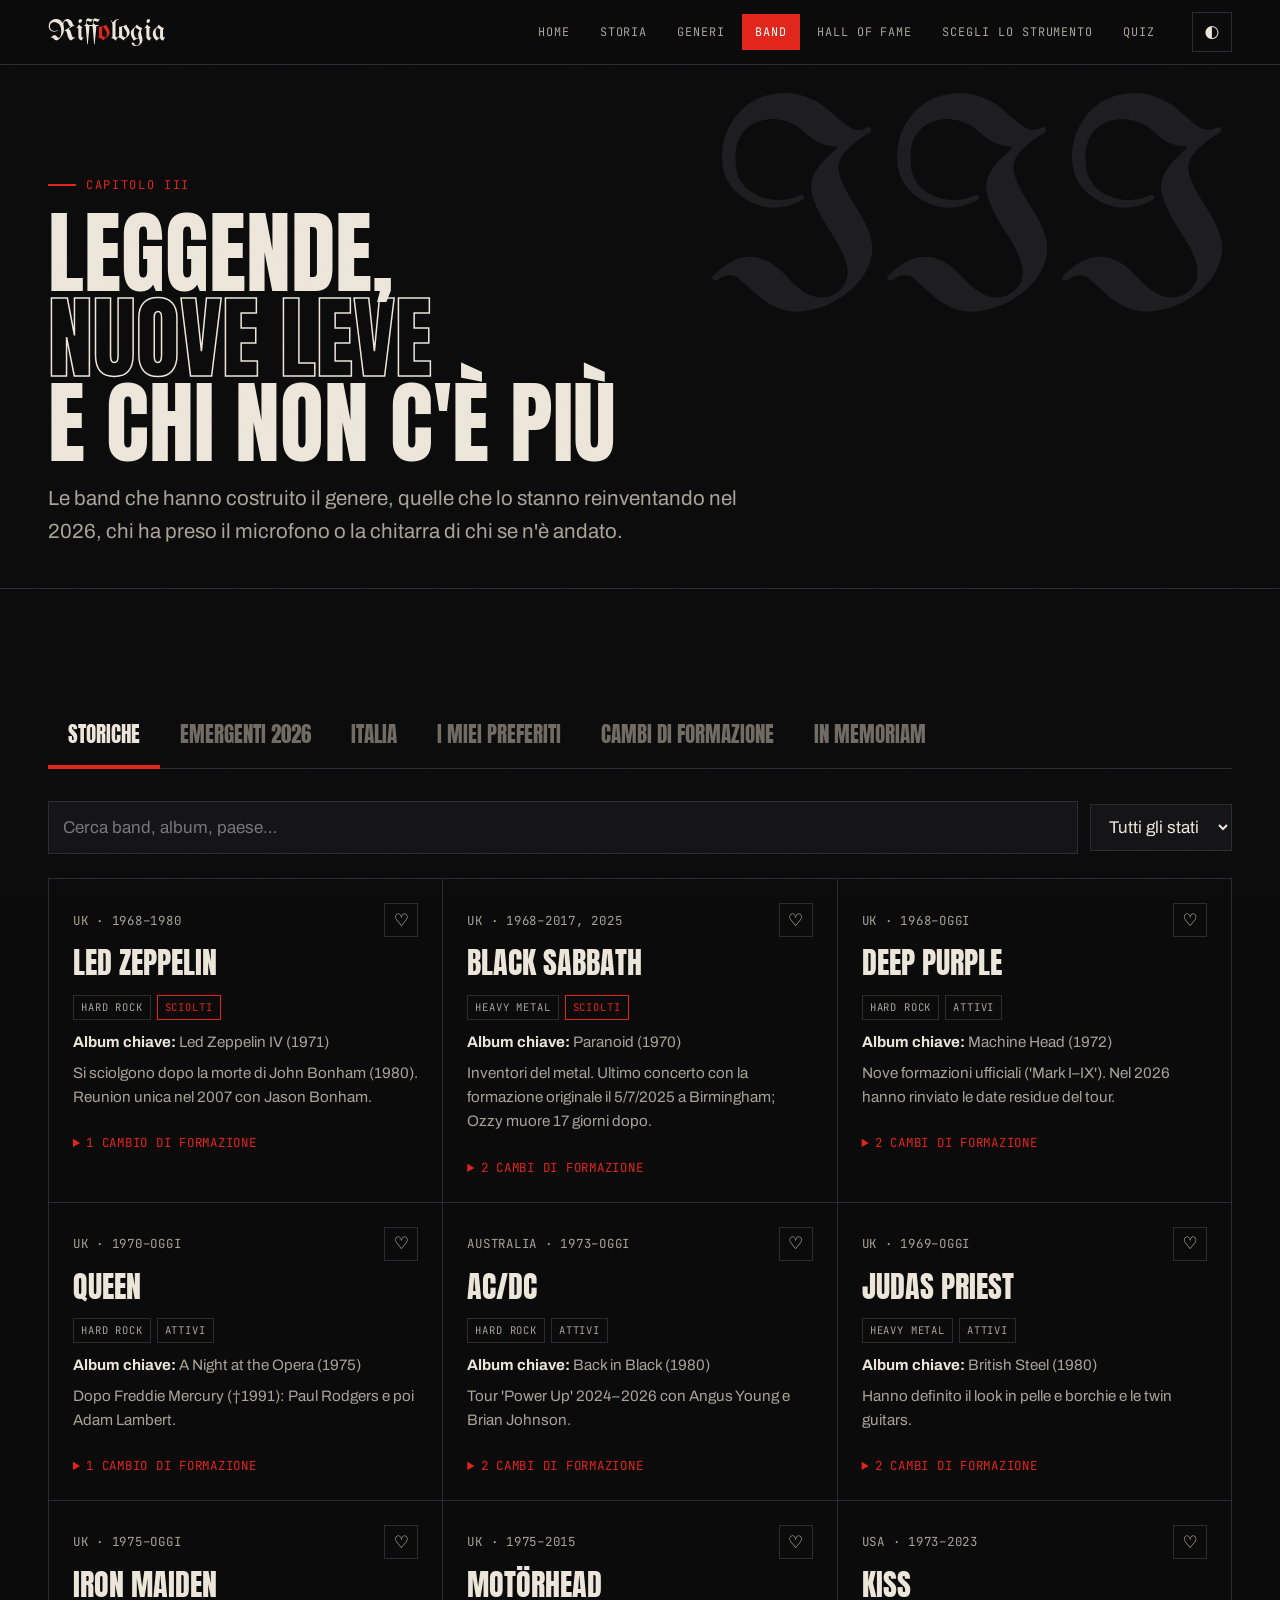
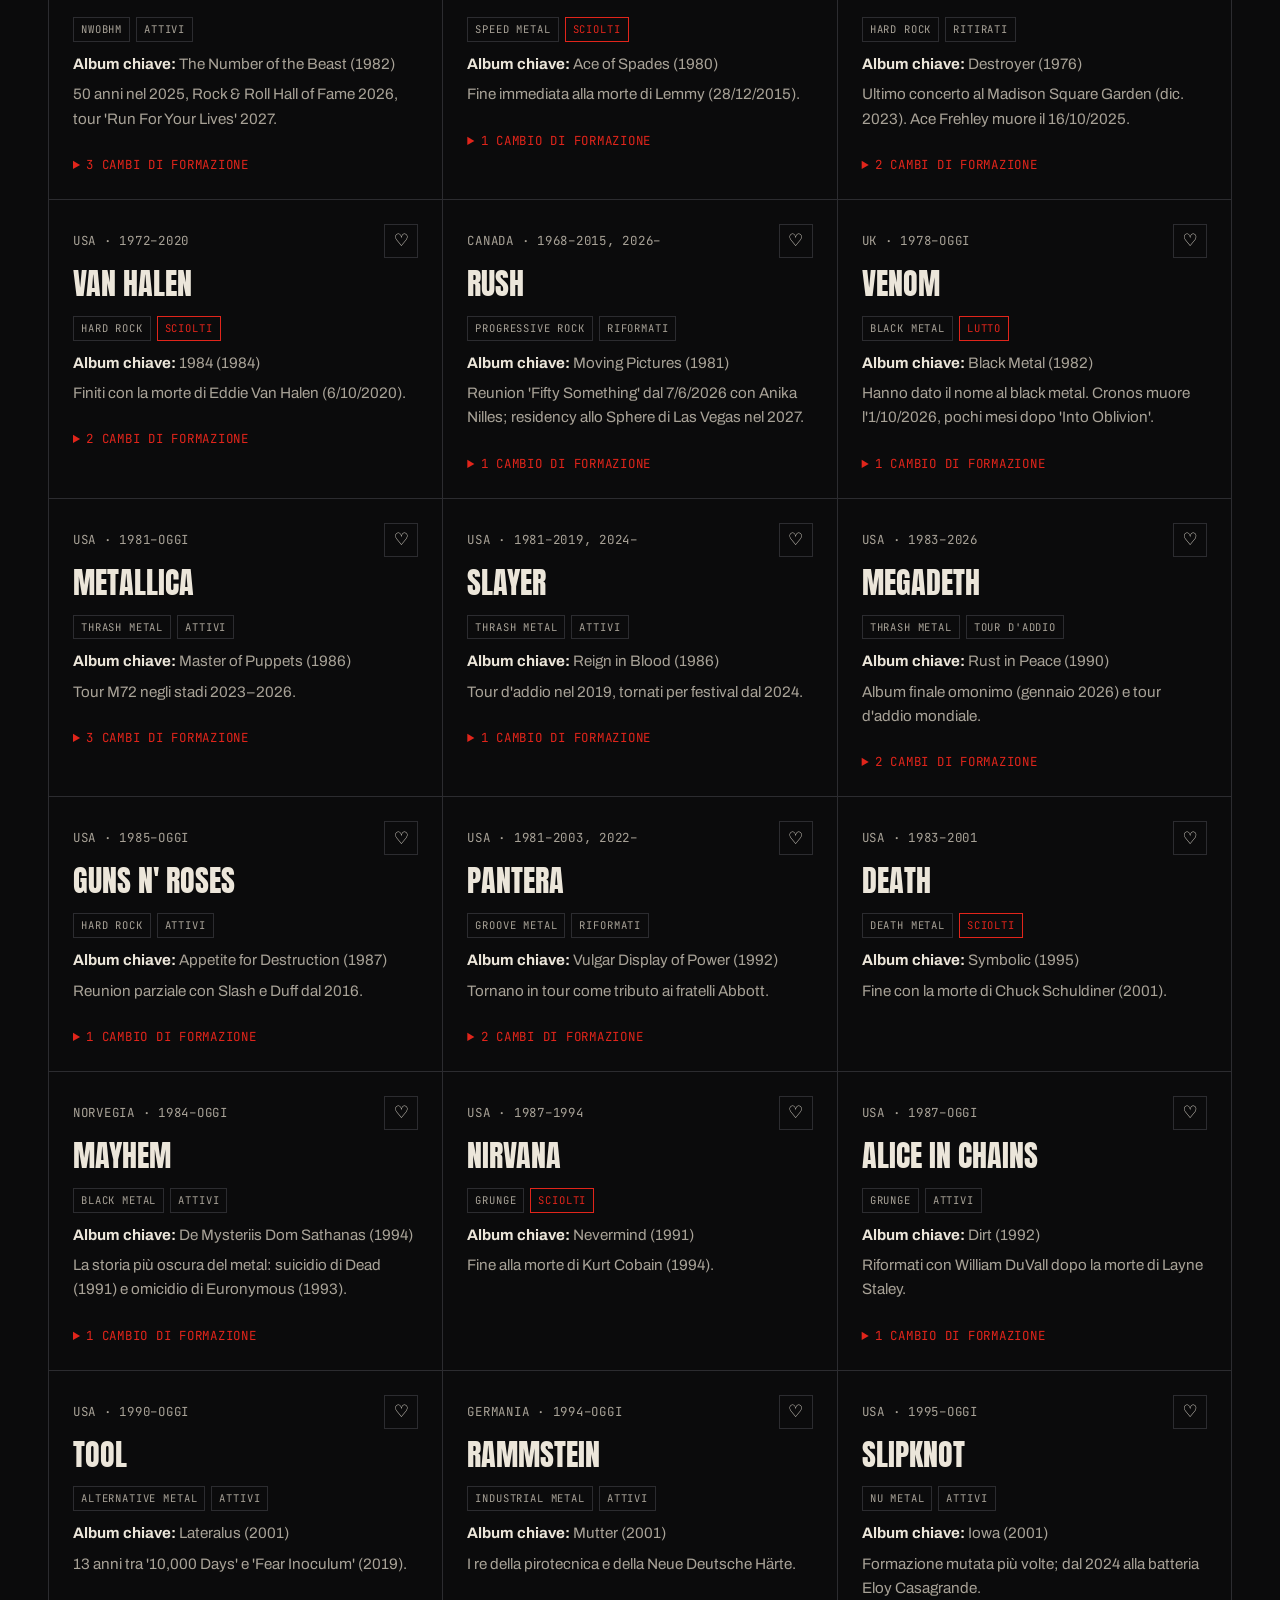
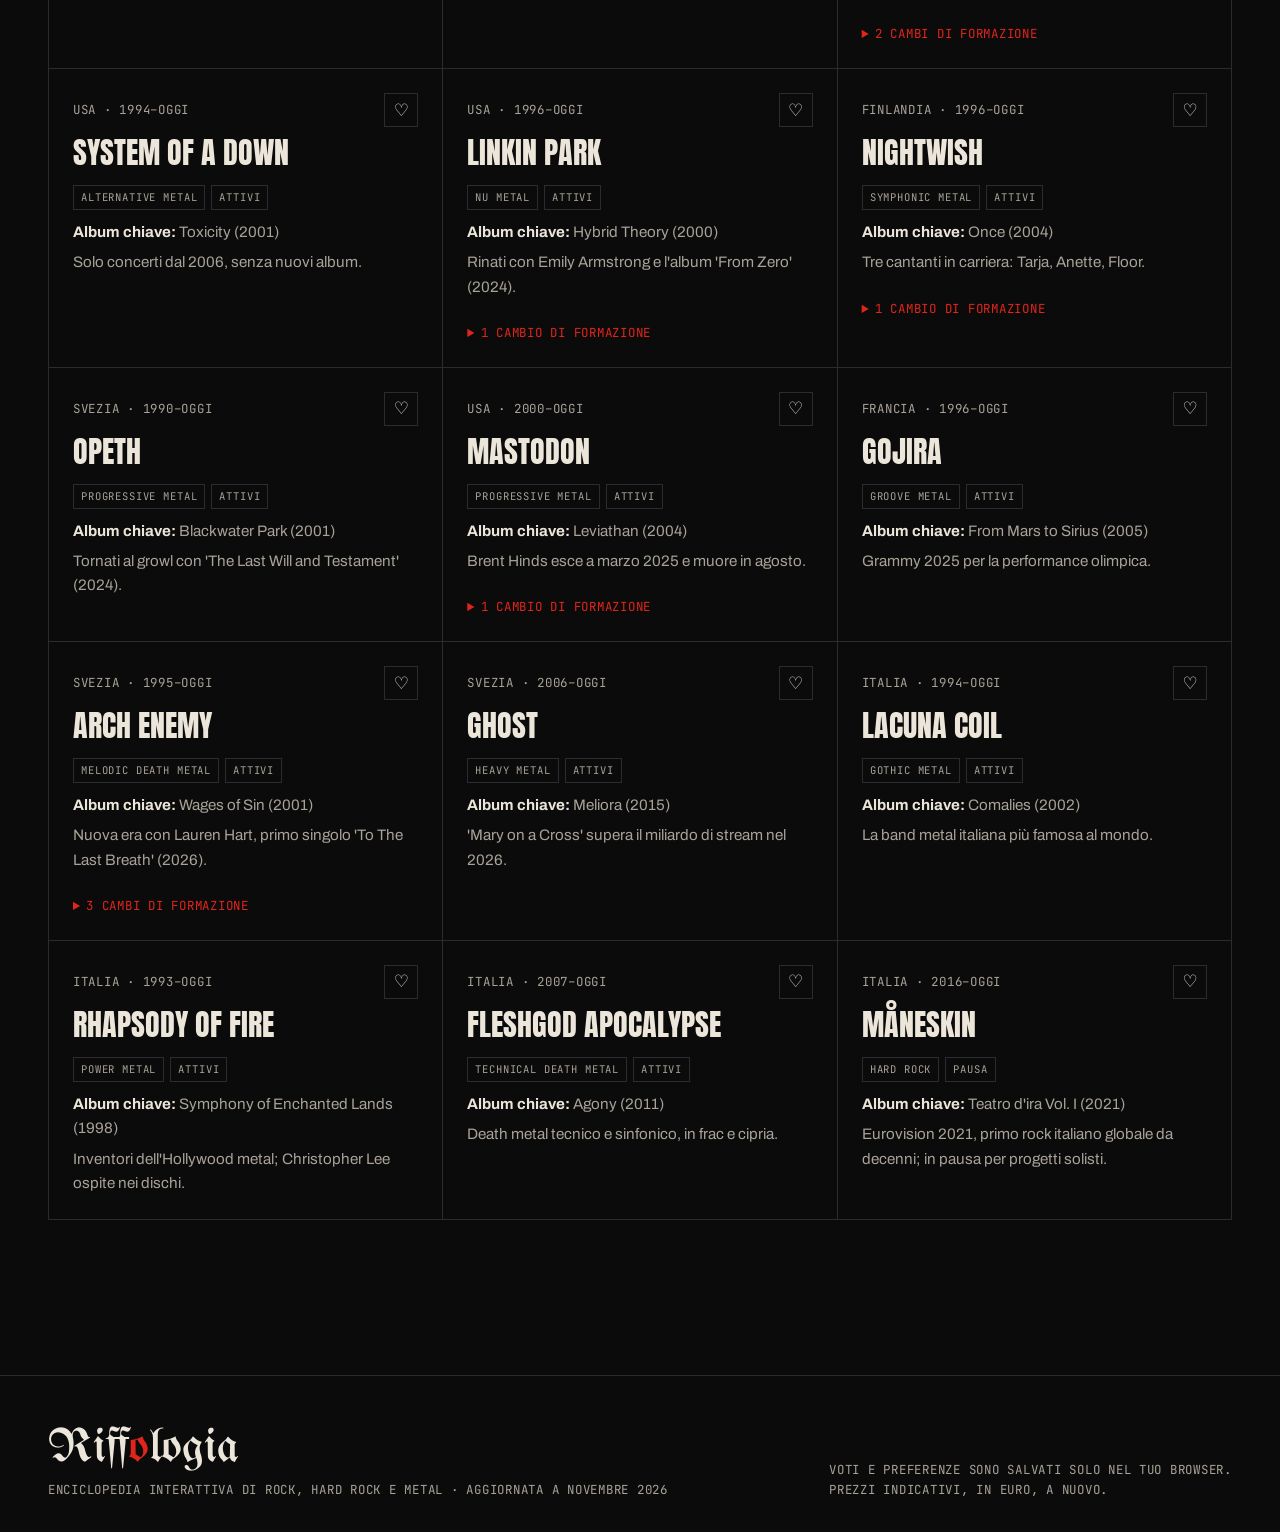
==== band.html @ 989550e6 "Riffologia: sito multipagina su rock/hard rock/metal Analisi storica e dei sottogeneri, band storich" ====
<!doctype html>
<html lang="it">
<head>
<meta charset="utf-8"><meta name="viewport" content="width=device-width,initial-scale=1">
<title>Band e Formazioni</title>
<link rel="preconnect" href="https://fonts.googleapis.com"><link rel="preconnect" href="https://fonts.gstatic.com" crossorigin>
<link href="https://fonts.googleapis.com/css2?family=Anton&family=Archivo:wght@400;500;700&family=JetBrains+Mono:wght@400;600&family=UnifrakturMaguntia&display=swap" rel="stylesheet">
<link rel="stylesheet" href="css/style.css">
</head>
<body>
<main>
  <header class="page-hero"><div class="wrap">
    <span class="num" aria-hidden="true">III</span>
    <span class="kicker">Capitolo III</span>
    <h1 class="h1" style="margin:16px 0">Leggende,<br><span class="outline">nuove leve</span><br>e chi non c'è più</h1>
    <p class="lead">Le band che hanno costruito il genere, quelle che lo stanno reinventando nel 2026, chi ha preso il microfono o la chitarra di chi se n'è andato.</p>
  </div></header>

  <section><div class="wrap">
    <div class="tabs" role="tablist" id="tabs">
      <button class="on" data-t="storica">Storiche</button>
      <button data-t="emergente">Emergenti 2026</button>
      <button data-t="italia">Italia</button>
      <button data-t="fav">I miei preferiti <span id="favN" class="mono"></span></button>
      <button data-t="lineup">Cambi di formazione</button>
      <button data-t="mem">In memoriam</button>
    </div>

    <div id="pBands">
      <div class="flex mb">
        <input type="search" id="q" placeholder="Cerca band, album, paese…" style="flex:1;min-width:220px" aria-label="Cerca band">
        <select id="st" style="width:auto" aria-label="Stato"><option value="">Tutti gli stati</option></select>
      </div>
      <div class="grid g3" id="bands"></div>
    </div>

    <div id="pLineup" hidden>
      <p class="lead mb">Voci, chitarre, bassi e batterie che hanno cambiato padrone. In rosso i cambi dovuti a un lutto.</p>
      <div class="flex mb">
        <input type="search" id="lq" placeholder="Cerca musicista o band…" style="flex:1;min-width:220px" aria-label="Cerca cambi">
        <div class="chips" id="why"></div>
      </div>
      <div class="tbl-wrap"><table><thead><tr><th>Anno</th><th>Band</th><th>Ruolo</th><th>Esce</th><th></th><th>Entra</th><th>Note</th></tr></thead><tbody id="lt"></tbody></table></div>
    </div>

    <div id="pMem" hidden>
      <p class="lead mb">Un muro per chi ha dato la vita al volume. Evidenziati gli addii degli ultimi due anni.</p>
      <div class="chips mb" id="memRole"></div>
      <div class="mem" id="mem"></div>
    </div>
  </div></section>
</main>
<script src="js/data.js"></script>
<script src="js/main.js"></script>
<script>
let tab = "storica", why = null, memRole = null;
let favs = store.get("favBands", []);
const ITA = b => b.c === "Italia";
const STATES = [...new Set(BANDS.map(b => b.st))];
$("#st").innerHTML += STATES.map(s => `<option>${s}</option>`).join("");
const WHY = {decesso:"Decesso", uscita:"Uscita", licenziamento:"Licenziamento", ritiro:"Ritiro", ritorno:"Ritorno"};
$("#why").innerHTML = Object.entries(WHY).map(([k,v]) => `<button class="chip" data-w="${k}">${v}</button>`).join("");
const roles = ["voce","chitarra","basso","batteria"];
$("#memRole").innerHTML = `<button class="chip on" data-r="">Tutti</button>` + roles.map(r => `<button class="chip" data-r="${r}">${r}</button>`).join("");

function genreName(id){ const g = GENRES.find(x => x.id === id); return g ? g.name : id; }
function updFav(){ $("#favN").textContent = favs.length ? `(${favs.length})` : ""; }

function renderBands(){
  const q = $("#q").value.trim().toLowerCase(), st = $("#st").value;
  let list = BANDS.filter(b => tab === "italia" ? ITA(b) : tab === "fav" ? favs.includes(b.n) : b.type === tab);
  list = list.filter(b => (!st || b.st === st) && (!q || [b.n,b.alb,b.c,b.note,genreName(b.g)].join(" ").toLowerCase().includes(q)));
  $("#bands").innerHTML = list.length ? list.map(b => {
    const ch = LINEUP.filter(l => l.b === b.n);
    const fav = favs.includes(b.n);
    return `<article class="card rv" id="${encodeURIComponent(b.n)}">
      <div class="flex" style="justify-content:space-between"><span class="mono muted">${esc(b.c)} · ${esc(b.y)}</span>
      <button class="icon-btn" data-fav="${esc(b.n)}" aria-pressed="${fav}" title="Aggiungi ai preferiti" style="width:34px;height:34px;${fav?"color:var(--red);border-color:var(--red)":""}">${fav?"♥":"♡"}</button></div>
      <h3 class="h3 glitch" style="margin:10px 0 6px;font-size:1.9rem">${esc(b.n)}</h3>
      <div class="meta"><span class="tag ${b.type==="emergente"?"gold":""}">${esc(genreName(b.g))}</span><span class="tag ${b.st==="lutto"||b.st==="sciolti"?"red":""}">${esc(b.st)}</span></div>
      <p><b style="color:var(--ink)">Album chiave:</b> ${esc(b.alb)}</p>
      <p style="margin-top:6px">${esc(b.note)}</p>
      ${ch.length ? `<details class="mt"><summary class="mono" style="cursor:pointer;color:var(--red)">${ch.length} ${ch.length===1?"cambio":"cambi"} di formazione</summary>
        <ul style="list-style:none;margin-top:10px">${ch.map(l => `<li style="padding:6px 0;border-top:1px solid var(--line);font-size:.9rem"><span class="mono muted">${l.y} · ${esc(l.r)}</span><br>${esc(l.out)} <span class="red">→</span> ${esc(l.inn)}</li>`).join("")}</ul></details>` : ""}
    </article>`;
  }).join("") : `<p class="empty">${tab==="fav" ? "Nessun preferito: tocca ♡ su una band per aggiungerla." : "Nessuna band trovata."}</p>`;
  reveal($("#bands"));
}
function renderLineup(){
  const q = $("#lq").value.trim().toLowerCase();
  const list = LINEUP.filter(l => (!why || l.why === why) && (!q || [l.b,l.out,l.inn,l.r].join(" ").toLowerCase().includes(q))).sort((a,b) => b.y - a.y);
  $("#lt").innerHTML = list.map(l => `<tr><td class="mono">${l.y}</td><td><b>${esc(l.b)}</b></td><td>${esc(l.r)}</td>
    <td style="${l.why==="decesso"?"color:var(--red)":""}">${esc(l.out)}${l.why==="decesso"?" †":""}</td><td class="arrow">→</td><td>${esc(l.inn)}</td>
    <td class="muted"><span class="tag ${l.why==="decesso"?"red":""}">${WHY[l.why]}</span> ${esc(l.note)}</td></tr>`).join("") || `<tr><td colspan="7" class="empty">Nessun risultato.</td></tr>`;
}
function renderMem(){
  const list = MEMORIAM.filter(m => !memRole || m[2].includes(memRole)).sort((a,b) => b[1]-a[1]);
  $("#mem").innerHTML = list.map(([n,y,r]) => `<div class="${y>=2025?"recent":""}"><span class="cross">† ${y}</span><b>${esc(n)}</b><span class="mono muted">${esc(r)}</span></div>`).join("");
}
function show(t){
  tab = t;
  $$("#tabs button").forEach(b => b.classList.toggle("on", b.dataset.t === t));
  $("#pBands").hidden = !["storica","emergente","italia","fav"].includes(t);
  $("#pLineup").hidden = t !== "lineup";
  $("#pMem").hidden = t !== "mem";
  if(!$("#pBands").hidden) renderBands();
  if(t === "lineup") renderLineup();
  if(t === "mem") renderMem();
}
$("#tabs").onclick = e => { const b = e.target.closest("button"); if(b) show(b.dataset.t); };
$("#q").oninput = renderBands; $("#st").onchange = renderBands; $("#lq").oninput = renderLineup;
$("#why").onclick = e => { const b = e.target.closest("button"); if(!b) return; const on = !b.classList.contains("on"); $$("#why .chip").forEach(x=>x.classList.remove("on")); if(on){ b.classList.add("on"); why = b.dataset.w; } else why = null; renderLineup(); };
$("#memRole").onclick = e => { const b = e.target.closest("button"); if(!b) return; $$("#memRole .chip").forEach(x=>x.classList.remove("on")); b.classList.add("on"); memRole = b.dataset.r || null; renderMem(); };
$("#bands").onclick = e => {
  const b = e.target.closest("[data-fav]"); if(!b) return;
  const n = b.dataset.fav;
  favs = favs.includes(n) ? favs.filter(x => x !== n) : [...favs, n];
  store.set("favBands", favs); updFav(); toast(favs.includes(n) ? `♥ ${n} aggiunta ai preferiti` : `${n} rimossa`); renderBands();
};
updFav();
const hash = decodeURIComponent(location.hash.slice(1));
const hb = BANDS.find(b => b.n === hash);
if(hb){ show(hb.type); $("#q").value = hb.n; renderBands(); } else show("storica");
</script>
</body>
</html>
---- css/style.css ----
/* ============ RIFFOLOGIA — design system ============ */
:root{
  --bg:#0b0b0c; --bg2:#141416; --bg3:#1d1d20; --line:#2c2c30;
  --ink:#ece6da; --ink2:#a8a297; --ink3:#6f6a62;
  --red:#e1251b; --red2:#ff3b2f; --gold:#d4a24c; --ok:#5f8a5a;
  --f-display:"Anton",Impact,"Arial Narrow",sans-serif;
  --f-black:"UnifrakturMaguntia",serif;
  --f-body:"Archivo",system-ui,sans-serif;
  --f-mono:"JetBrains Mono",ui-monospace,monospace;
  --pad:clamp(16px,4vw,48px); --max:1280px;
  color-scheme:dark;
}
:root[data-theme="light"]{
  --bg:#efe9dd; --bg2:#e5ddcd; --bg3:#d9cfbc; --line:#bdb19b;
  --ink:#111; --ink2:#3d3a35; --ink3:#6c665c; --red:#c81d14; --red2:#e1251b; --gold:#8a6420;
  color-scheme:light;
}
*{box-sizing:border-box;margin:0;padding:0}
html{scroll-behavior:smooth}
body{background:var(--bg);color:var(--ink);font-family:var(--f-body);font-size:17px;line-height:1.6;overflow-x:hidden;min-height:100vh}
body::before{ /* grana pellicola */
  content:"";position:fixed;inset:0;pointer-events:none;z-index:999;opacity:.07;mix-blend-mode:overlay;
  background-image:url("data:image/svg+xml,%3Csvg xmlns='http://www.w3.org/2000/svg' width='200' height='200'%3E%3Cfilter id='n'%3E%3CfeTurbulence type='fractalNoise' baseFrequency='.9' numOctaves='3' stitchTiles='stitch'/%3E%3C/filter%3E%3Crect width='100%25' height='100%25' filter='url(%23n)'/%3E%3C/svg%3E");
}
a{color:inherit}
img{max-width:100%}
button,input,select{font:inherit;color:inherit}
::selection{background:var(--red);color:#fff}
.wrap{max-width:var(--max);margin:0 auto;padding:0 var(--pad)}
.mono{font-family:var(--f-mono);font-size:.78rem;letter-spacing:.06em;text-transform:uppercase}
.muted{color:var(--ink2)}
.red{color:var(--red)} .gold{color:var(--gold)}
.sr{position:absolute;width:1px;height:1px;overflow:hidden;clip:rect(0 0 0 0)}

/* ---------- header ---------- */
.site-head{position:sticky;top:0;z-index:50;background:color-mix(in srgb,var(--bg) 85%,transparent);backdrop-filter:blur(10px);border-bottom:1px solid var(--line)}
.site-head .wrap{display:flex;align-items:center;gap:24px;height:64px}
.logo{font-family:var(--f-black);font-size:1.9rem;text-decoration:none;line-height:1;color:var(--ink)}
.logo span{color:var(--red)}
.nav{display:flex;gap:4px;margin-left:auto}
.nav a{font-family:var(--f-mono);font-size:.74rem;letter-spacing:.08em;text-transform:uppercase;text-decoration:none;padding:8px 12px;color:var(--ink2);border:1px solid transparent}
.nav a:hover{color:var(--ink);border-color:var(--line)}
.nav a.active{color:var(--ink);background:var(--red);color:#fff}
.icon-btn{background:none;border:1px solid var(--line);width:40px;height:40px;display:grid;place-items:center;cursor:pointer;color:var(--ink)}
.icon-btn:hover{border-color:var(--ink)}
.burger{display:none}
@media (max-width:980px){
  .burger{display:grid;margin-left:8px}
  #themeBtn{margin-left:auto}
  .nav{position:fixed;inset:64px 0 auto 0;flex-direction:column;background:var(--bg);border-bottom:1px solid var(--line);padding:12px var(--pad) 20px;display:none}
  .nav.open{display:flex}
  .nav a{font-size:.95rem;padding:14px 8px;border-bottom:1px solid var(--line)}
}

/* ---------- typography ---------- */
.h-mega{font-family:var(--f-display);font-weight:400;text-transform:uppercase;line-height:.86;font-size:clamp(3.4rem,13vw,11rem);letter-spacing:-.01em}
.h1{font-family:var(--f-display);font-weight:400;text-transform:uppercase;line-height:.95;font-size:clamp(2.6rem,7vw,5.6rem)}
.h2{font-family:var(--f-display);font-weight:400;text-transform:uppercase;line-height:1;font-size:clamp(1.9rem,4.4vw,3.2rem)}
.h3{font-family:var(--f-display);font-weight:400;text-transform:uppercase;font-size:1.5rem;line-height:1.05}
.outline{color:transparent;-webkit-text-stroke:1.5px var(--ink)}
.blk{font-family:var(--f-black);text-transform:none;color:var(--red)}
.lead{font-size:clamp(1.05rem,1.6vw,1.3rem);color:var(--ink2);max-width:62ch}
.kicker{display:inline-flex;align-items:center;gap:10px;font-family:var(--f-mono);font-size:.75rem;letter-spacing:.14em;text-transform:uppercase;color:var(--red)}
.kicker::before{content:"";width:28px;height:2px;background:var(--red)}

/* glitch hover */
.glitch{position:relative;display:inline-block}
.glitch:hover{animation:jit .25s steps(2) 2}
@keyframes jit{0%{transform:translate(0);text-shadow:2px 0 var(--red),-2px 0 #3cf}50%{transform:translate(-2px,1px);text-shadow:-3px 0 var(--red),3px 0 #3cf}100%{transform:translate(0);text-shadow:none}}

/* ---------- sections ---------- */
section{padding:clamp(56px,9vw,120px) 0}
.sec-head{display:flex;flex-wrap:wrap;align-items:end;justify-content:space-between;gap:20px;margin-bottom:40px;border-bottom:1px solid var(--line);padding-bottom:20px}
.page-hero{padding:clamp(48px,8vw,110px) 0 40px;border-bottom:1px solid var(--line);position:relative;overflow:hidden}
.page-hero .num{position:absolute;right:var(--pad);top:20px;font-family:var(--f-black);font-size:clamp(6rem,20vw,16rem);color:var(--bg3);line-height:1;z-index:-1;user-select:none}

/* ---------- buttons/chips ---------- */
.btn{display:inline-flex;align-items:center;gap:10px;background:var(--red);color:#fff;border:0;padding:14px 22px;font-family:var(--f-mono);font-size:.8rem;letter-spacing:.1em;text-transform:uppercase;text-decoration:none;cursor:pointer;transition:transform .15s,background .15s}
.btn:hover{background:var(--red2);transform:translate(-2px,-2px);box-shadow:4px 4px 0 var(--ink)}
.btn.ghost{background:transparent;color:var(--ink);border:1px solid var(--ink)}
.btn.ghost:hover{background:var(--ink);color:var(--bg)}
.btn.sm{padding:8px 14px;font-size:.72rem}
.chips{display:flex;flex-wrap:wrap;gap:8px}
.chip{background:transparent;border:1px solid var(--line);padding:7px 13px;font-family:var(--f-mono);font-size:.72rem;letter-spacing:.06em;text-transform:uppercase;cursor:pointer;color:var(--ink2)}
.chip:hover{border-color:var(--ink);color:var(--ink)}
.chip.on{background:var(--ink);color:var(--bg);border-color:var(--ink)}
.chip .dot{display:inline-block;width:8px;height:8px;margin-right:6px;border-radius:50%}
.tag{display:inline-block;font-family:var(--f-mono);font-size:.66rem;letter-spacing:.08em;text-transform:uppercase;padding:3px 7px;border:1px solid var(--line);color:var(--ink2)}
.tag.red{border-color:var(--red);color:var(--red)}
.tag.gold{border-color:var(--gold);color:var(--gold)}
input[type=search],input[type=text],select{background:var(--bg2);border:1px solid var(--line);padding:12px 14px;min-width:0;width:100%}
input:focus,select:focus,button:focus-visible,a:focus-visible{outline:2px solid var(--red);outline-offset:2px}

/* ---------- grids & cards ---------- */
.grid{display:grid;gap:1px;background:var(--line);border:1px solid var(--line)}
.g2{grid-template-columns:repeat(auto-fill,minmax(min(100%,420px),1fr))}
.g3{grid-template-columns:repeat(auto-fill,minmax(min(100%,300px),1fr))}
.g4{grid-template-columns:repeat(auto-fill,minmax(min(100%,240px),1fr))}
.card{background:var(--bg);padding:24px;position:relative;transition:background .2s}
.card:hover{background:var(--bg2)}
.card .meta{display:flex;flex-wrap:wrap;gap:6px;margin:10px 0}
.card p{color:var(--ink2);font-size:.95rem}
.card.link{cursor:pointer}
.card .corner{position:absolute;top:16px;right:16px}

/* home navigation tiles */
.tile{background:var(--bg);padding:32px 26px 26px;text-decoration:none;display:flex;flex-direction:column;gap:12px;min-height:240px;position:relative;overflow:hidden}
.tile .n{font-family:var(--f-black);font-size:3rem;color:var(--red);line-height:1}
.tile h3{font-family:var(--f-display);font-weight:400;font-size:2rem;text-transform:uppercase;line-height:1}
.tile p{color:var(--ink2);font-size:.95rem}
.tile .arrow{margin-top:auto;font-family:var(--f-mono);font-size:.75rem;letter-spacing:.1em}
.tile::after{content:"";position:absolute;inset:auto 0 0 0;height:4px;background:var(--red);transform:scaleX(0);transform-origin:left;transition:transform .3s}
.tile:hover{background:var(--bg2)}
.tile:hover::after{transform:scaleX(1)}

/* ---------- hero home ---------- */
.hero{min-height:calc(100vh - 64px);display:flex;flex-direction:column;justify-content:center;position:relative;overflow:hidden;border-bottom:1px solid var(--line)}
.hero .bg-word{position:absolute;font-family:var(--f-black);font-size:clamp(14rem,45vw,40rem);color:var(--bg2);right:-4vw;bottom:-10vw;line-height:1;z-index:-1;user-select:none}
.hero-stats{display:grid;grid-template-columns:repeat(4,1fr);border-top:1px solid var(--line);margin-top:56px}
.hero-stats div{padding:20px 16px 0 0}
.hero-stats b{display:block;font-family:var(--f-display);font-weight:400;font-size:clamp(2rem,5vw,3.6rem);line-height:1}
@media (max-width:640px){.hero-stats{grid-template-columns:repeat(2,1fr)}}

/* marquee */
.marquee{overflow:hidden;border-bottom:1px solid var(--line);background:var(--red);color:#fff;padding:14px 0;white-space:nowrap}
.marquee .track{display:inline-flex;gap:40px;animation:mq 60s linear infinite;font-family:var(--f-display);font-size:1.6rem;text-transform:uppercase}
.marquee .track span::after{content:"✕";margin-left:40px;opacity:.6;font-size:1rem;vertical-align:middle}
@keyframes mq{to{transform:translateX(-50%)}}

/* ---------- amp knobs ---------- */
.amp{display:flex;flex-wrap:wrap;gap:28px;align-items:center;background:var(--bg2);border:1px solid var(--line);padding:18px 22px;background-image:repeating-linear-gradient(90deg,transparent 0 3px,rgba(255,255,255,.015) 3px 4px)}
.knob{display:flex;align-items:center;gap:14px}
.knob .dial{width:54px;height:54px;border-radius:50%;background:radial-gradient(circle at 35% 30%,#3a3a3f,#0d0d0f 70%);border:2px solid #000;box-shadow:0 0 0 3px var(--bg3),0 4px 10px rgba(0,0,0,.5);position:relative;flex:none}
.knob .dial::after{content:"";position:absolute;left:50%;top:5px;width:3px;height:16px;margin-left:-1.5px;background:var(--gold);border-radius:2px}
.knob label{display:flex;flex-direction:column;gap:6px}
.knob input[type=range]{width:150px;accent-color:var(--red)}
.knob .val{font-family:var(--f-mono);font-size:.72rem;color:var(--gold)}

/* ---------- timeline ---------- */
.tl{position:relative;margin-left:8px}
.tl::before{content:"";position:absolute;left:0;top:0;bottom:0;width:2px;background:linear-gradient(var(--red),var(--line))}
.tl-item{position:relative;padding:0 0 44px 40px;display:grid;grid-template-columns:150px 1fr;gap:20px}
.tl-item::before{content:"";position:absolute;left:-7px;top:12px;width:16px;height:16px;background:var(--bg);border:3px solid var(--red);transform:rotate(45deg)}
.tl-year{font-family:var(--f-display);font-size:3rem;line-height:1;color:var(--ink)}
.tl-item h3{font-family:var(--f-display);font-weight:400;text-transform:uppercase;font-size:1.6rem;line-height:1.05;margin-bottom:6px}
.tl-item p{color:var(--ink2);max-width:70ch}
@media (max-width:640px){.tl-item{grid-template-columns:1fr;gap:4px;padding-left:28px}.tl-year{font-size:2.2rem}}

/* decades strip */
.decades{display:grid;grid-template-columns:repeat(auto-fit,minmax(110px,1fr));border:1px solid var(--line)}
.decades button{background:var(--bg);border:0;border-right:1px solid var(--line);padding:18px 10px;cursor:pointer;font-family:var(--f-display);font-size:1.7rem;color:var(--ink3)}
.decades button:hover,.decades button.on{color:var(--ink);background:var(--bg2)}
.decades button.on{box-shadow:inset 0 -4px 0 var(--red)}

/* ---------- table ---------- */
.tbl-wrap{overflow-x:auto;border:1px solid var(--line)}
table{width:100%;border-collapse:collapse;font-size:.92rem}
th,td{text-align:left;padding:12px 14px;border-bottom:1px solid var(--line);vertical-align:top}
th{font-family:var(--f-mono);font-size:.7rem;letter-spacing:.08em;text-transform:uppercase;color:var(--ink3);background:var(--bg2);position:sticky;top:0}
tr:hover td{background:var(--bg2)}
td .arrow{color:var(--red);font-weight:700}

/* ---------- memoriam ---------- */
.mem{display:grid;grid-template-columns:repeat(auto-fill,minmax(min(100%,210px),1fr));gap:1px;background:var(--line);border:1px solid var(--line)}
.mem div{background:var(--bg);padding:16px 18px}
.mem b{display:block;font-family:var(--f-display);font-weight:400;font-size:1.25rem;text-transform:uppercase;line-height:1.1}
.mem .cross{color:var(--red);font-family:var(--f-mono);font-size:.75rem}
.mem div.recent{background:linear-gradient(180deg,rgba(225,37,27,.12),transparent)}

/* ---------- hall of fame ---------- */
.hof-row{display:grid;grid-template-columns:56px 1fr auto;gap:18px;align-items:center;padding:18px 20px;background:var(--bg);border-bottom:1px solid var(--line)}
.hof-row:hover{background:var(--bg2)}
.hof-rank{font-family:var(--f-display);font-size:2.2rem;line-height:1;color:var(--ink3)}
.hof-row:nth-child(1) .hof-rank,.hof-row:nth-child(2) .hof-rank,.hof-row:nth-child(3) .hof-rank{color:var(--gold)}
.hof-name{font-family:var(--f-display);font-size:1.5rem;text-transform:uppercase;line-height:1}
.hof-name .rip{font-family:var(--f-mono);font-size:.7rem;color:var(--red);margin-left:8px;vertical-align:middle}
.vu{display:flex;gap:2px;height:14px;margin-top:8px}
.vu i{width:6px;background:var(--bg3)}
.vu i.on{background:var(--ok)} .vu i.on.y{background:var(--gold)} .vu i.on.r{background:var(--red)}
.vote{display:flex;flex-direction:column;align-items:center;gap:4px}
.vote button{width:44px;height:44px;border:1px solid var(--line);background:var(--bg2);cursor:pointer;font-size:1.1rem}
.vote button:hover{border-color:var(--gold);color:var(--gold)}
.vote button.voted{background:var(--gold);color:#000;border-color:var(--gold)}
.vote span{font-family:var(--f-mono);font-size:.75rem;color:var(--gold)}
@media (max-width:560px){.hof-row{grid-template-columns:40px 1fr auto;gap:10px;padding:14px}.hof-name{font-size:1.2rem}}

.dream{display:grid;grid-template-columns:repeat(4,1fr);gap:1px;background:var(--line);border:1px solid var(--gold)}
.dream .slot{background:var(--bg);padding:20px;min-height:150px;display:flex;flex-direction:column;gap:8px}
.dream .slot select{margin-top:auto}
.dream .slot .who{font-family:var(--f-display);font-size:1.5rem;text-transform:uppercase;line-height:1;color:var(--gold)}
@media (max-width:820px){.dream{grid-template-columns:repeat(2,1fr)}}
@media (max-width:440px){.dream{grid-template-columns:1fr}}

/* ---------- tabs ---------- */
.tabs{display:flex;flex-wrap:wrap;gap:0;border-bottom:1px solid var(--line);margin-bottom:32px}
.tabs button{background:none;border:0;padding:14px 20px;cursor:pointer;font-family:var(--f-display);font-size:1.3rem;text-transform:uppercase;color:var(--ink3);border-bottom:4px solid transparent;margin-bottom:-1px}
.tabs button:hover{color:var(--ink)}
.tabs button.on{color:var(--ink);border-color:var(--red)}

/* ---------- wizard ---------- */
.wizard{border:1px solid var(--line);background:var(--bg2)}
.wiz-top{display:flex;justify-content:space-between;align-items:center;padding:16px 22px;border-bottom:1px solid var(--line)}
.wiz-bar{height:4px;background:var(--bg3)}
.wiz-bar i{display:block;height:100%;background:var(--red);transition:width .3s}
.wiz-body{padding:clamp(20px,4vw,44px)}
.wiz-q{font-family:var(--f-display);font-size:clamp(1.6rem,3.6vw,2.6rem);text-transform:uppercase;line-height:1.05;margin-bottom:24px}
.opts{display:grid;grid-template-columns:repeat(auto-fill,minmax(min(100%,220px),1fr));gap:12px}
.opt{background:var(--bg);border:1px solid var(--line);padding:18px;text-align:left;cursor:pointer;display:flex;flex-direction:column;gap:4px;transition:border-color .15s,transform .15s}
.opt b{font-family:var(--f-display);font-weight:400;font-size:1.3rem;text-transform:uppercase}
.opt span{color:var(--ink2);font-size:.88rem}
.opt:hover{border-color:var(--red);transform:translateY(-2px)}
.result{display:grid;grid-template-columns:repeat(auto-fill,minmax(min(100%,280px),1fr));gap:1px;background:var(--line);border:1px solid var(--line)}
.result .card:first-child{background:var(--bg2);box-shadow:inset 0 4px 0 var(--red)}
.match{font-family:var(--f-display);font-size:3rem;line-height:1;color:var(--red)}

/* ---------- compare tray ---------- */
.tray{position:fixed;left:50%;bottom:16px;transform:translateX(-50%);z-index:60;background:var(--ink);color:var(--bg);display:none;align-items:center;gap:14px;padding:10px 12px 10px 18px;max-width:calc(100% - 32px);box-shadow:6px 6px 0 var(--red)}
.tray.show{display:flex}
.tray .mono{color:var(--bg)}
.cmp-btn{background:none;border:1px solid var(--line);padding:6px 10px;font-family:var(--f-mono);font-size:.68rem;letter-spacing:.06em;text-transform:uppercase;cursor:pointer;color:var(--ink2)}
.cmp-btn.on{background:var(--red);color:#fff;border-color:var(--red)}

/* ---------- modal ---------- */
.modal{position:fixed;inset:0;z-index:80;background:rgba(0,0,0,.7);display:none;align-items:center;justify-content:center;padding:16px}
.modal.show{display:flex}
.modal .box{background:var(--bg);border:1px solid var(--line);max-width:860px;width:100%;max-height:88vh;overflow:auto;padding:clamp(20px,4vw,40px);position:relative;box-shadow:10px 10px 0 var(--red)}
.modal .close{position:absolute;top:12px;right:12px}

/* ---------- genre bars ---------- */
.bar{height:6px;background:var(--bg3);margin-top:4px}
.bar i{display:block;height:100%;background:var(--red)}
.bar.spd i{background:var(--gold)}
.fam-stripe{position:absolute;left:0;top:0;bottom:0;width:4px}

/* ---------- quiz ---------- */
.quiz-ans{display:grid;gap:10px}
.quiz-ans button{text-align:left;background:var(--bg);border:1px solid var(--line);padding:16px 18px;cursor:pointer;font-size:1.05rem}
.quiz-ans button:hover:not([disabled]){border-color:var(--ink)}
.quiz-ans button.right{border-color:var(--ok);background:rgba(95,138,90,.18)}
.quiz-ans button.wrong{border-color:var(--red);background:rgba(225,37,27,.15)}

/* ---------- footer ---------- */
.site-foot{border-top:1px solid var(--line);padding:48px 0 32px;margin-top:40px}
.site-foot .wrap{display:flex;flex-wrap:wrap;gap:24px;justify-content:space-between;align-items:end}
.site-foot .logo{font-size:3rem}

/* ---------- reveal ---------- */
.rv{opacity:0;transform:translateY(24px);transition:opacity .6s,transform .6s}
.rv.in{opacity:1;transform:none}
@media (prefers-reduced-motion:reduce){
  *{animation:none!important;transition:none!important;scroll-behavior:auto!important}
  .rv{opacity:1;transform:none}
}
.toast{position:fixed;top:80px;right:16px;z-index:90;background:var(--gold);color:#000;padding:12px 18px;font-family:var(--f-mono);font-size:.78rem;transform:translateX(130%);transition:transform .3s}
.toast.show{transform:none}
.empty{padding:40px;text-align:center;color:var(--ink3);background:var(--bg)}
.flex{display:flex;flex-wrap:wrap;gap:12px;align-items:center}
.mt{margin-top:24px} .mb{margin-bottom:24px}
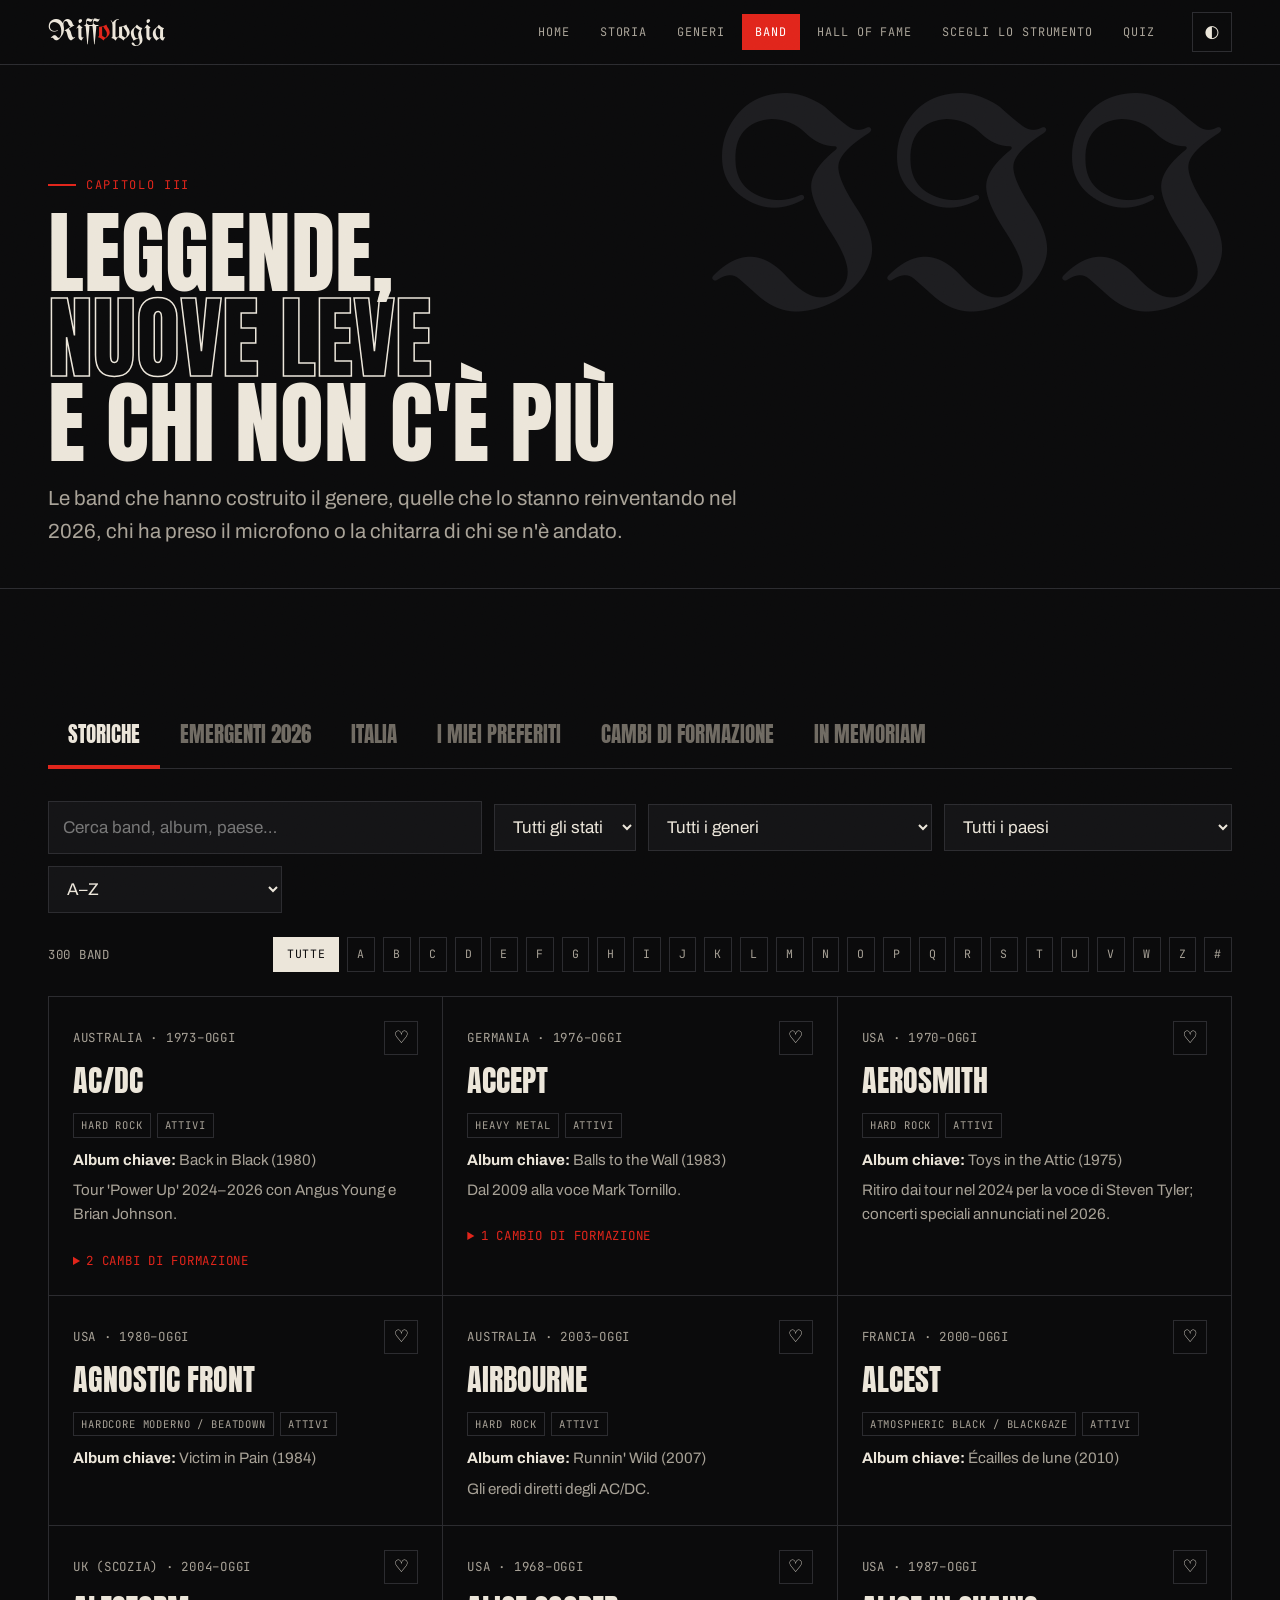
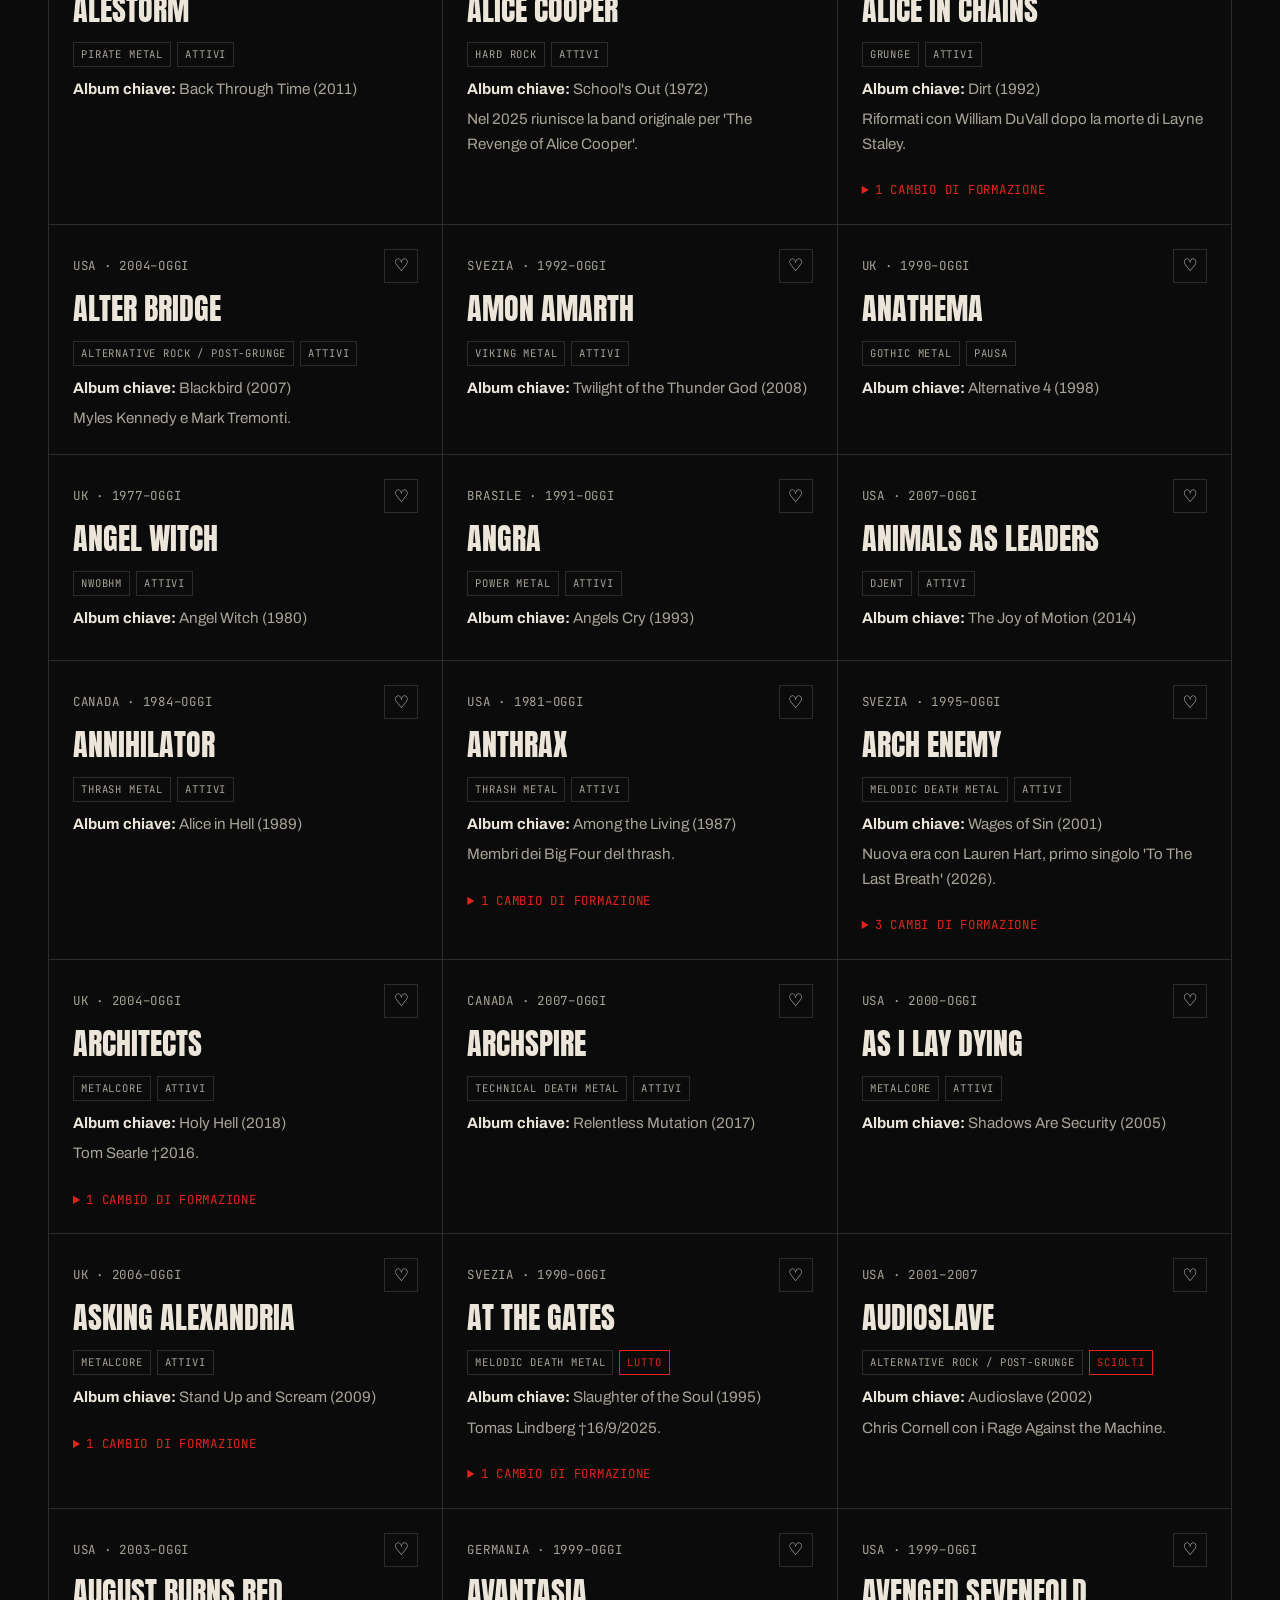
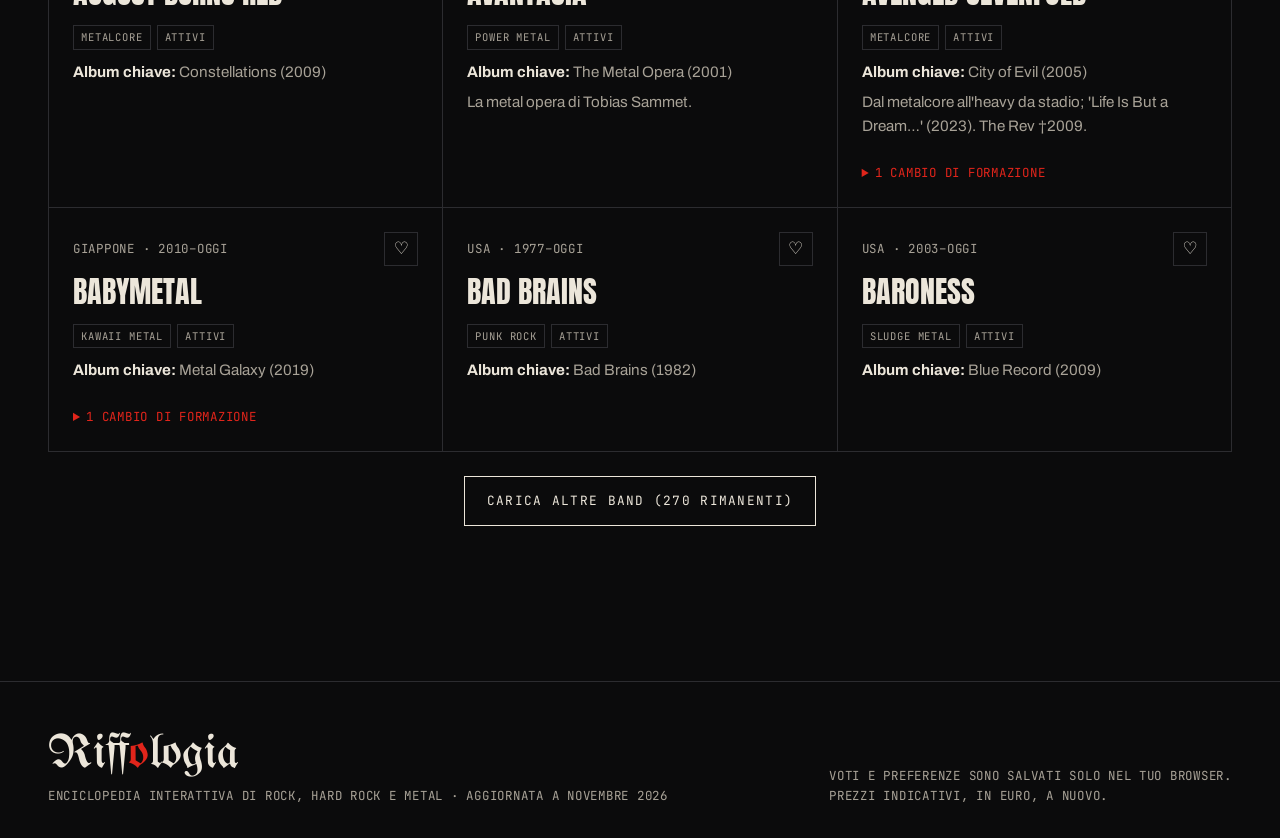
==== commit f300019b: "Espansione archivio band: da 60 a 355 band Aggiunte 295 band (Avenged Sevenfold, Trivium, Helloween," ====
--- a/band.html
+++ b/band.html
@@ -30,8 +30,13 @@
       <div class="flex mb">
         <input type="search" id="q" placeholder="Cerca band, album, paese…" style="flex:1;min-width:220px" aria-label="Cerca band">
         <select id="st" style="width:auto" aria-label="Stato"><option value="">Tutti gli stati</option></select>
+        <select id="gf" style="width:auto" aria-label="Genere"><option value="">Tutti i generi</option></select>
+        <select id="cf" style="width:auto" aria-label="Paese"><option value="">Tutti i paesi</option></select>
+        <select id="so" style="width:auto" aria-label="Ordina"><option value="az">A–Z</option><option value="za">Z–A</option><option value="old">Più vecchie</option><option value="new">Più recenti</option><option value="ch">Più cambi di formazione</option></select>
       </div>
+      <div class="flex mb" style="justify-content:space-between"><span class="mono muted" id="bn"></span><div class="chips" id="az"></div></div>
       <div class="grid g3" id="bands"></div>
+      <div style="text-align:center" class="mt"><button class="btn ghost" id="more" hidden>Carica altre band</button></div>
     </div>
 
     <div id="pLineup" hidden>
@@ -51,6 +56,7 @@
   </div></section>
 </main>
 <script src="js/data.js"></script>
+<script src="js/bands-extra.js"></script>
 <script src="js/main.js"></script>
 <script>
 let tab = "storica", why = null, memRole = null;
@@ -66,10 +72,33 @@
 function genreName(id){ const g = GENRES.find(x => x.id === id); return g ? g.name : id; }
 function updFav(){ $("#favN").textContent = favs.length ? `(${favs.length})` : ""; }
 
+const PAGE = 30;
+let shown = PAGE, letter = "";
+const yearOf = b => parseInt(b.y) || 9999;
+const chCount = n => LINEUP.filter(l => l.b === n).length;
+const sortName = n => n.replace(/^The /, "");
+function fillSelects(){
+  const used = [...new Set(BANDS.map(b => b.g))].map(id => [id, genreName(id)]).sort((a,b) => a[1].localeCompare(b[1]));
+  $("#gf").innerHTML += used.map(([id,n]) => `<option value="${id}">${esc(n)}</option>`).join("");
+  const cs = [...new Set(BANDS.map(b => b.c))].sort((a,b) => a.localeCompare(b));
+  $("#cf").innerHTML += cs.map(c => `<option>${esc(c)}</option>`).join("");
+  const letters = [...new Set(BANDS.map(b => sortName(b.n)[0].toUpperCase()))].filter(l => /[A-Z]/.test(l)).sort();
+  $("#az").innerHTML = `<button class="chip on" data-l="">Tutte</button>` + letters.map(l => `<button class="chip" data-l="${l}" style="padding:7px 9px">${l}</button>`).join("") + `<button class="chip" data-l="#" style="padding:7px 9px">#</button>`;
+}
 function renderBands(){
-  const q = $("#q").value.trim().toLowerCase(), st = $("#st").value;
+  const q = $("#q").value.trim().toLowerCase(), st = $("#st").value, gf = $("#gf").value, cf = $("#cf").value, so = $("#so").value;
   let list = BANDS.filter(b => tab === "italia" ? ITA(b) : tab === "fav" ? favs.includes(b.n) : b.type === tab);
-  list = list.filter(b => (!st || b.st === st) && (!q || [b.n,b.alb,b.c,b.note,genreName(b.g)].join(" ").toLowerCase().includes(q)));
+  list = list.filter(b => (!st || b.st === st) && (!gf || b.g === gf) && (!cf || b.c === cf) &&
+    (!letter || (letter === "#" ? !/[A-Z]/i.test(sortName(b.n)[0]) : sortName(b.n)[0].toUpperCase() === letter)) &&
+    (!q || [b.n,b.alb,b.c,b.note,genreName(b.g)].join(" ").toLowerCase().includes(q)));
+  const cmp = { az:(a,b) => sortName(a.n).localeCompare(sortName(b.n)), za:(a,b) => sortName(b.n).localeCompare(sortName(a.n)),
+    old:(a,b) => yearOf(a) - yearOf(b), new:(a,b) => yearOf(b) - yearOf(a), ch:(a,b) => chCount(b.n) - chCount(a.n) };
+  list.sort(cmp[so]);
+  const total = list.length;
+  $("#bn").textContent = `${total} band`;
+  list = list.slice(0, shown);
+  $("#more").hidden = total <= shown;
+  $("#more").textContent = `Carica altre band (${total - shown} rimanenti)`;
   $("#bands").innerHTML = list.length ? list.map(b => {
     const ch = LINEUP.filter(l => l.b === b.n);
     const fav = favs.includes(b.n);
@@ -97,8 +126,9 @@
   const list = MEMORIAM.filter(m => !memRole || m[2].includes(memRole)).sort((a,b) => b[1]-a[1]);
   $("#mem").innerHTML = list.map(([n,y,r]) => `<div class="${y>=2025?"recent":""}"><span class="cross">† ${y}</span><b>${esc(n)}</b><span class="mono muted">${esc(r)}</span></div>`).join("");
 }
+function resetPage(){ shown = PAGE; renderBands(); }
 function show(t){
-  tab = t;
+  tab = t; shown = PAGE;
   $$("#tabs button").forEach(b => b.classList.toggle("on", b.dataset.t === t));
   $("#pBands").hidden = !["storica","emergente","italia","fav"].includes(t);
   $("#pLineup").hidden = t !== "lineup";
@@ -108,7 +138,10 @@
   if(t === "mem") renderMem();
 }
 $("#tabs").onclick = e => { const b = e.target.closest("button"); if(b) show(b.dataset.t); };
-$("#q").oninput = renderBands; $("#st").onchange = renderBands; $("#lq").oninput = renderLineup;
+$("#q").oninput = resetPage; ["#st","#gf","#cf","#so"].forEach(s => $(s).onchange = resetPage); $("#lq").oninput = renderLineup;
+$("#more").onclick = () => { shown += PAGE; renderBands(); };
+$("#az").onclick = e => { const b = e.target.closest("button"); if(!b) return; $$("#az .chip").forEach(x=>x.classList.remove("on")); b.classList.add("on"); letter = b.dataset.l; resetPage(); };
+fillSelects();
 $("#why").onclick = e => { const b = e.target.closest("button"); if(!b) return; const on = !b.classList.contains("on"); $$("#why .chip").forEach(x=>x.classList.remove("on")); if(on){ b.classList.add("on"); why = b.dataset.w; } else why = null; renderLineup(); };
 $("#memRole").onclick = e => { const b = e.target.closest("button"); if(!b) return; $$("#memRole .chip").forEach(x=>x.classList.remove("on")); b.classList.add("on"); memRole = b.dataset.r || null; renderMem(); };
 $("#bands").onclick = e => {
--- a/css/style.css
+++ b/css/style.css
@@ -92,7 +92,9 @@
 input:focus,select:focus,button:focus-visible,a:focus-visible{outline:2px solid var(--red);outline-offset:2px}
 
 /* ---------- grids & cards ---------- */
-.grid{display:grid;gap:1px;background:var(--line);border:1px solid var(--line)}
+[hidden]{display:none!important}
+.grid{display:grid;border-left:1px solid var(--line);border-top:1px solid var(--line)}
+.grid>*{border-right:1px solid var(--line);border-bottom:1px solid var(--line)}
 .g2{grid-template-columns:repeat(auto-fill,minmax(min(100%,420px),1fr))}
 .g3{grid-template-columns:repeat(auto-fill,minmax(min(100%,300px),1fr))}
 .g4{grid-template-columns:repeat(auto-fill,minmax(min(100%,240px),1fr))}
@@ -161,7 +163,8 @@
 td .arrow{color:var(--red);font-weight:700}
 
 /* ---------- memoriam ---------- */
-.mem{display:grid;grid-template-columns:repeat(auto-fill,minmax(min(100%,210px),1fr));gap:1px;background:var(--line);border:1px solid var(--line)}
+.mem{display:grid;grid-template-columns:repeat(auto-fill,minmax(min(100%,210px),1fr));border-left:1px solid var(--line);border-top:1px solid var(--line)}
+.mem>div{border-right:1px solid var(--line);border-bottom:1px solid var(--line)}
 .mem div{background:var(--bg);padding:16px 18px}
 .mem b{display:block;font-family:var(--f-display);font-weight:400;font-size:1.25rem;text-transform:uppercase;line-height:1.1}
 .mem .cross{color:var(--red);font-family:var(--f-mono);font-size:.75rem}
@@ -209,7 +212,8 @@
 .opt b{font-family:var(--f-display);font-weight:400;font-size:1.3rem;text-transform:uppercase}
 .opt span{color:var(--ink2);font-size:.88rem}
 .opt:hover{border-color:var(--red);transform:translateY(-2px)}
-.result{display:grid;grid-template-columns:repeat(auto-fill,minmax(min(100%,280px),1fr));gap:1px;background:var(--line);border:1px solid var(--line)}
+.result{display:grid;grid-template-columns:repeat(auto-fill,minmax(min(100%,280px),1fr));border-left:1px solid var(--line);border-top:1px solid var(--line)}
+.result>*{border-right:1px solid var(--line);border-bottom:1px solid var(--line)}
 .result .card:first-child{background:var(--bg2);box-shadow:inset 0 4px 0 var(--red)}
 .match{font-family:var(--f-display);font-size:3rem;line-height:1;color:var(--red)}
 
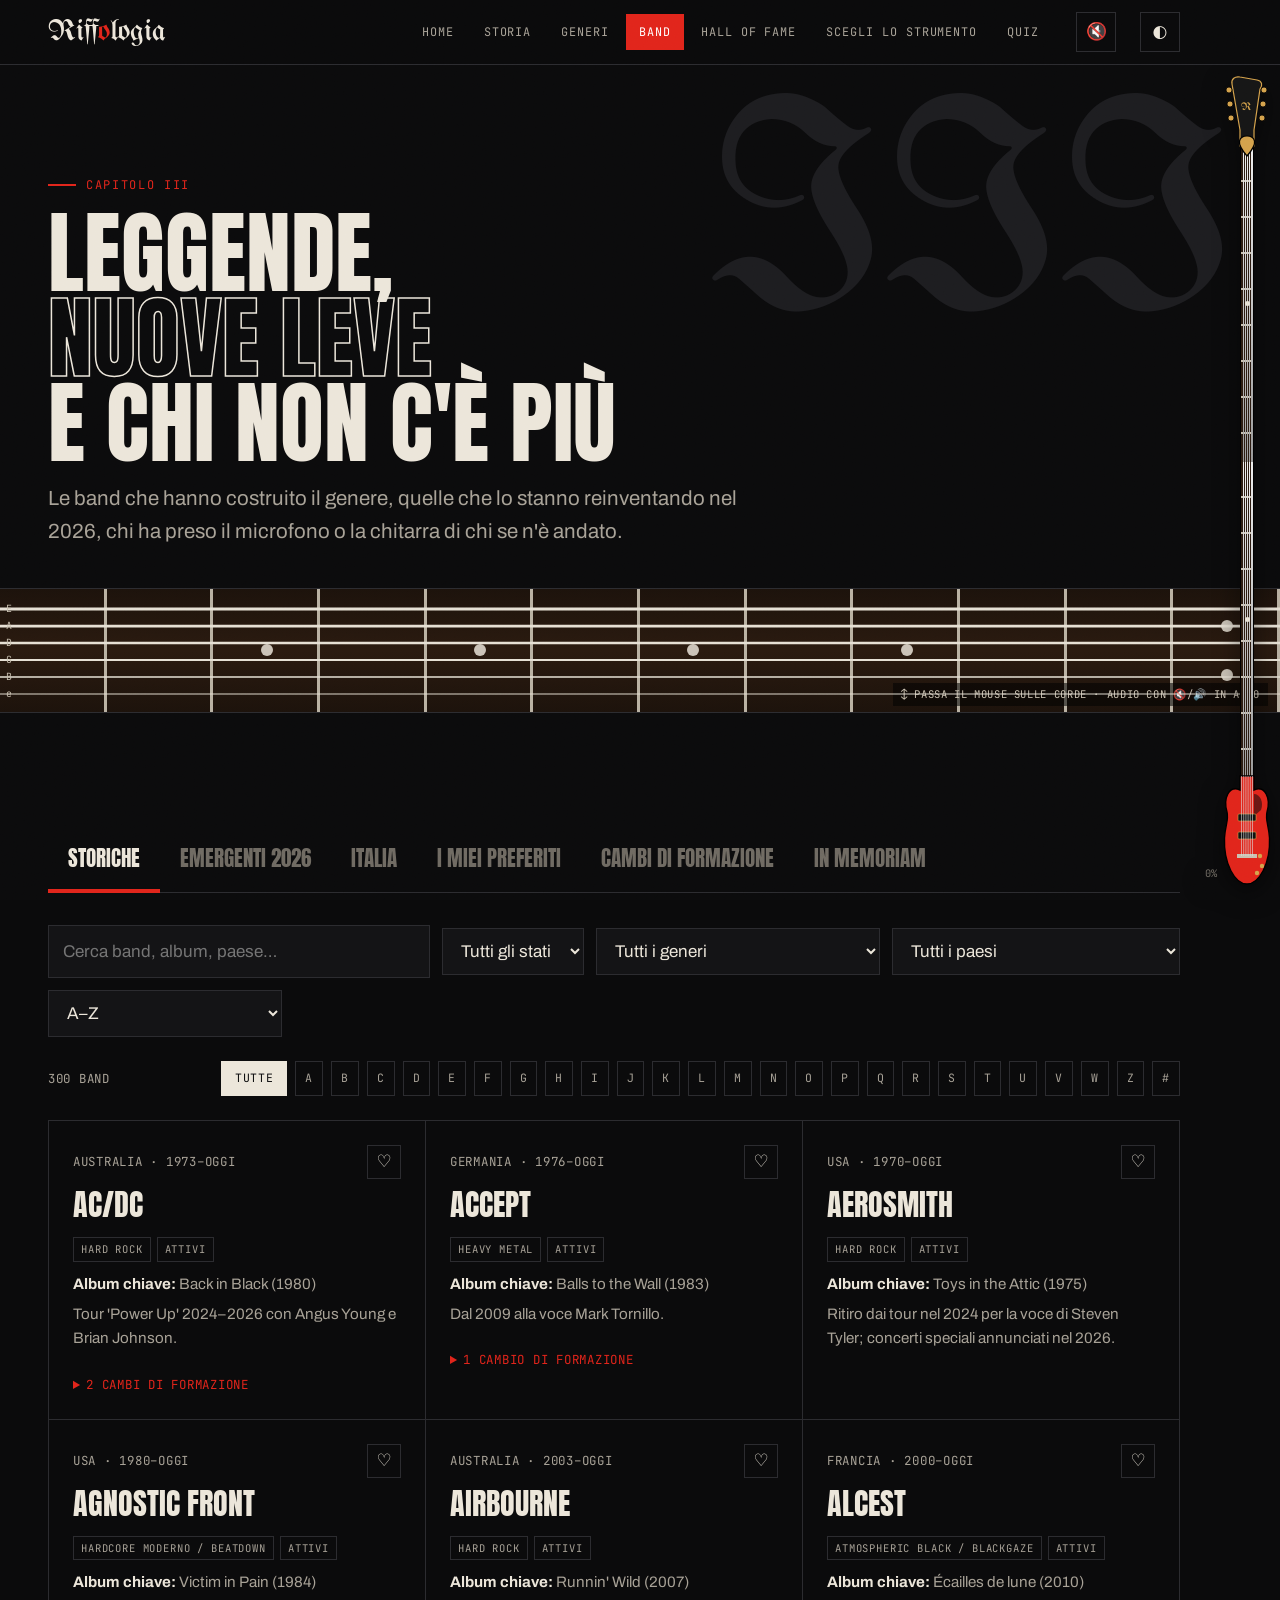
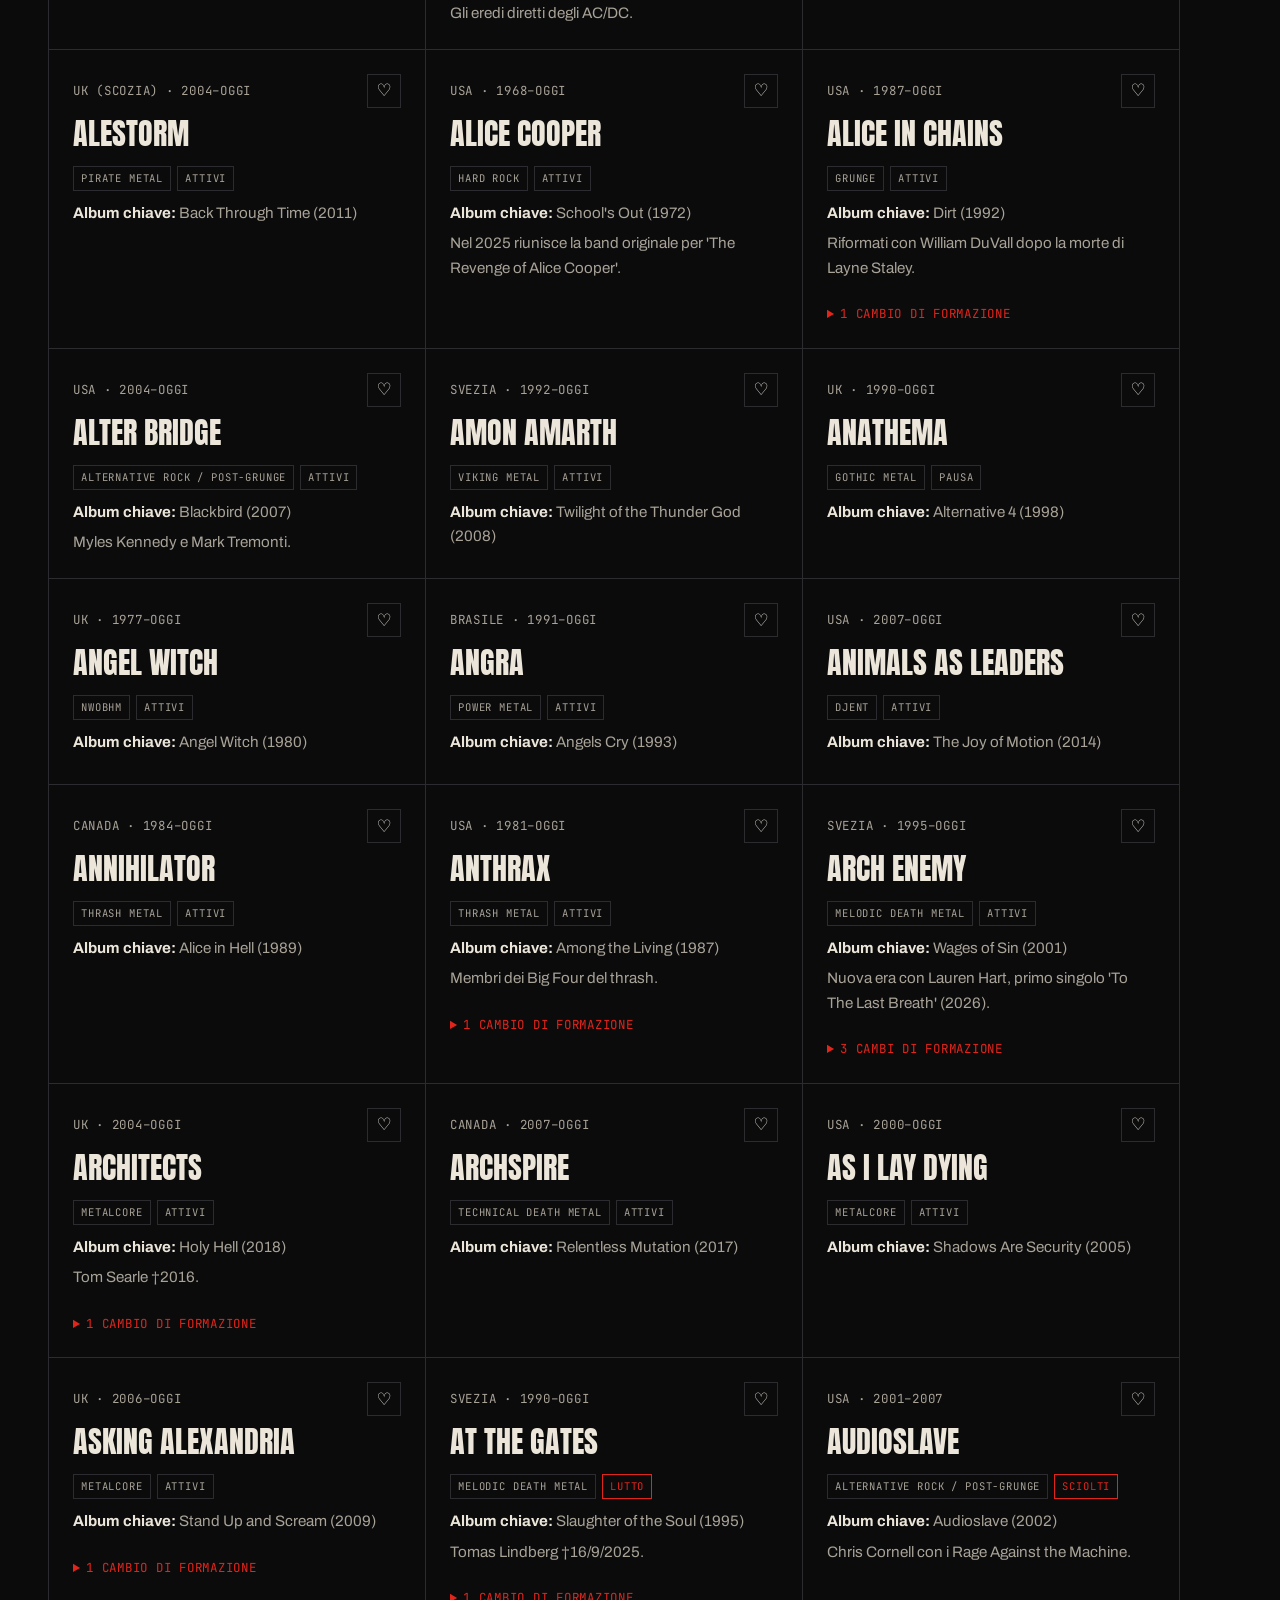
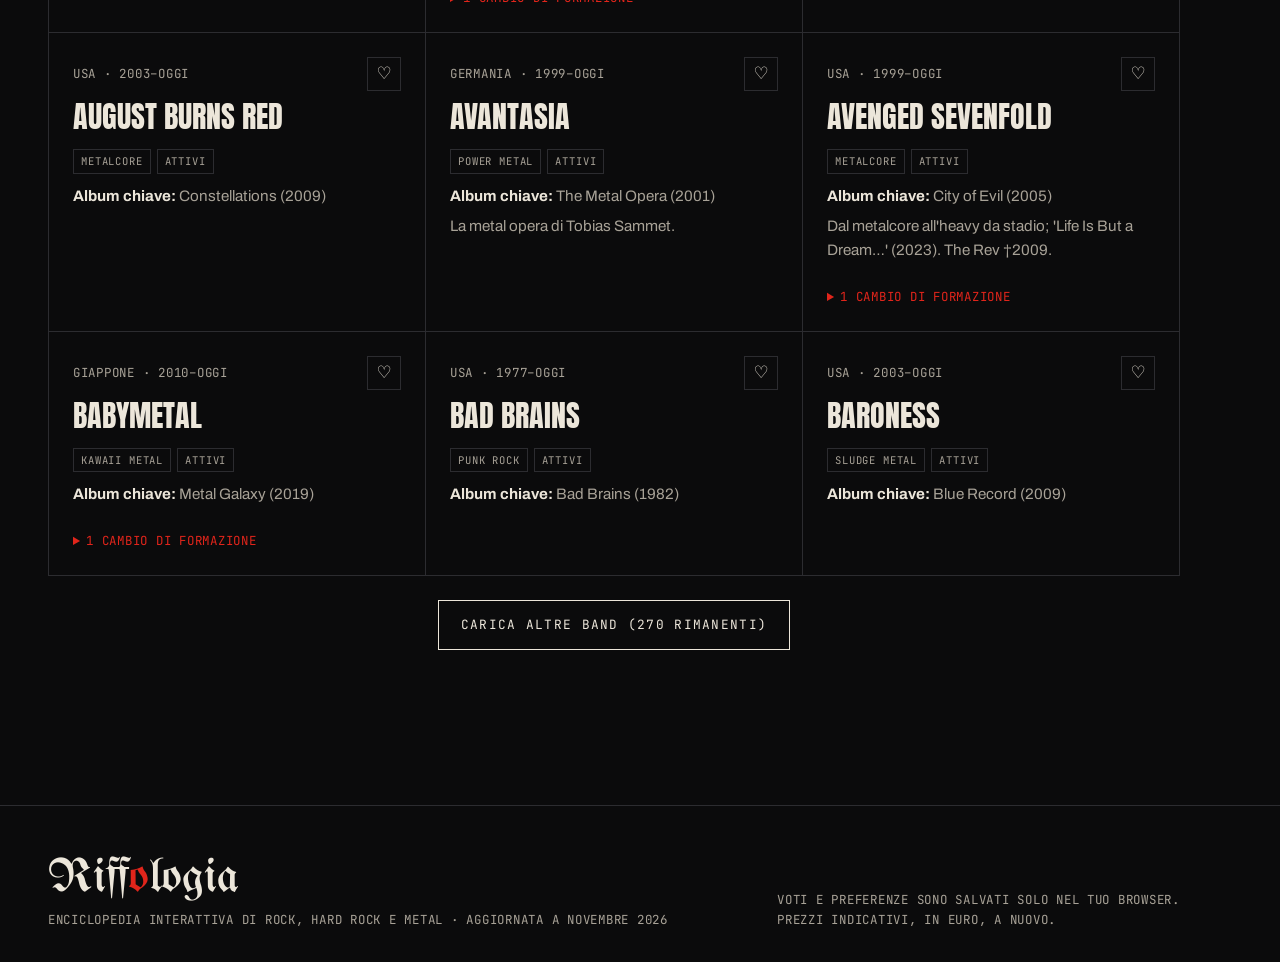
==== commit 36b8480a: "Design in movimento: cursore chitarra, chitarra che si spacca allo scroll, corde suonabili - cursore" ====
--- a/band.html
+++ b/band.html
@@ -6,6 +6,7 @@
 <link rel="preconnect" href="https://fonts.googleapis.com"><link rel="preconnect" href="https://fonts.gstatic.com" crossorigin>
 <link href="https://fonts.googleapis.com/css2?family=Anton&family=Archivo:wght@400;500;700&family=JetBrains+Mono:wght@400;600&family=UnifrakturMaguntia&display=swap" rel="stylesheet">
 <link rel="stylesheet" href="css/style.css">
+<link rel="stylesheet" href="css/effects.css">
 </head>
 <body>
 <main>
@@ -58,6 +59,7 @@
 <script src="js/data.js"></script>
 <script src="js/bands-extra.js"></script>
 <script src="js/main.js"></script>
+<script src="js/effects.js"></script>
 <script>
 let tab = "storica", why = null, memRole = null;
 let favs = store.get("favBands", []);
--- a/css/effects.css
+++ b/css/effects.css
@@ -0,0 +1,73 @@
+/* ============ RIFFOLOGIA — effetti in movimento ============ */
+
+/* ---------- cursore chitarra / plettro ---------- */
+@media (pointer:fine){
+  html,body{cursor:url("data:image/svg+xml,%3Csvg xmlns='http://www.w3.org/2000/svg' width='32' height='32' viewBox='0 0 36 36'%3E%3Cpath d='M1 1 L8 2.5 L6 4 L4 6 L2.5 8Z' fill='%23d4a24c' stroke='%23000' stroke-width='1'/%3E%3Cpath d='M5 5 L20 20' stroke='%23000' stroke-width='4' stroke-linecap='round'/%3E%3Cpath d='M5 5 L20 20' stroke='%237a4a22' stroke-width='2.2'/%3E%3Cg transform='rotate(-45 24 24)'%3E%3Cpath d='M21 14 C19 13 17 15 18 18 C15 19 14 23 16 26 C17 30 21 32 24 32 C27 32 31 30 32 26 C34 23 33 19 30 18 C31 15 29 13 27 14 Z' fill='%23e1251b' stroke='%23000' stroke-width='1.2'/%3E%3Crect x='22' y='20' width='4' height='2' fill='%23000'/%3E%3Crect x='21.5' y='25' width='5' height='1.5' fill='%23000'/%3E%3C/g%3E%3C/svg%3E") 2 2, auto}
+  a,button,select,summary,label,[role=button],.chip,.opt,input[type=range],.card.link,.strings{cursor:url("data:image/svg+xml,%3Csvg xmlns='http://www.w3.org/2000/svg' width='24' height='26' viewBox='0 0 24 26'%3E%3Cpath d='M12 1 C6 8 2 14 3 19 C4 23 8 25 12 25 C16 25 20 23 21 19 C22 14 18 8 12 1Z' fill='%23e1251b' stroke='%23000' stroke-width='1.5'/%3E%3Cpath d='M9 18 L12 11 L15 18' fill='none' stroke='%23fff' stroke-width='1.6'/%3E%3C/svg%3E") 12 1, pointer}
+  input[type=search],input[type=text]{cursor:text}
+}
+
+/* ---------- scintille e onomatopee ---------- */
+.spark{position:fixed;width:7px;height:7px;border-radius:50%;pointer-events:none;z-index:200;background:var(--gold);box-shadow:0 0 8px 2px var(--red)}
+.spark:nth-child(3n){background:#fff}
+.boomword{position:fixed;pointer-events:none;z-index:200;font-family:var(--f-display);font-size:1.6rem;color:var(--red);-webkit-text-stroke:1px #000;text-transform:uppercase;white-space:nowrap}
+.smash{position:fixed;left:50%;top:45%;z-index:210;pointer-events:none;font-family:var(--f-display);font-size:clamp(4rem,14vw,11rem);color:var(--red);-webkit-text-stroke:3px #000;text-shadow:6px 6px 0 #000;transform:translate(-50%,-50%) rotate(-8deg);animation:stamp 1.3s cubic-bezier(.2,1.4,.4,1) forwards}
+@keyframes stamp{0%{opacity:0;transform:translate(-50%,-50%) rotate(-8deg) scale(3)}15%{opacity:1;transform:translate(-50%,-50%) rotate(-8deg) scale(1)}75%{opacity:1}100%{opacity:0;transform:translate(-50%,-50%) rotate(-8deg) scale(1.1)}}
+main.shake{animation:shake .45s}
+@keyframes shake{10%,90%{transform:translate(-2px,1px)}20%,80%{transform:translate(4px,-2px)}30%,50%,70%{transform:translate(-7px,3px) rotate(-.4deg)}40%,60%{transform:translate(7px,-3px) rotate(.4deg)}}
+
+/* ---------- titoli che si accendono come un ampli ---------- */
+.h1,.h-mega{animation:poweron 1.2s steps(1) both}
+@keyframes poweron{0%{opacity:0}8%{opacity:1}12%{opacity:.15}16%{opacity:1}26%{opacity:.35}30%{opacity:1;text-shadow:0 0 30px rgba(225,37,27,.6)}100%{opacity:1;text-shadow:none}}
+
+/* ---------- reveal "headbang" ---------- */
+.rv{opacity:0;transform:translateY(46px) rotate(-1.5deg) scale(.97);transition:opacity .5s,transform .75s cubic-bezier(.2,1.5,.4,1),background .2s}
+.rv.in{opacity:1;transform:none}
+.tile,.opt,.card.link,.hof-row{transition:transform .18s ease-out,background .2s,border-color .15s}
+
+/* ---------- chitarra laterale che si distrugge ---------- */
+.sg{position:fixed;right:10px;top:76px;bottom:14px;width:46px;z-index:40;pointer-events:none;display:flex;flex-direction:column;align-items:center;filter:drop-shadow(0 8px 12px rgba(0,0,0,.55))}
+.sg-part{transition:transform .3s cubic-bezier(.2,.9,.3,1.3);will-change:transform;position:relative}
+.sg-head{width:46px;height:70px;flex:none}
+.sg-head svg,.sg-body svg{display:block;width:100%;height:100%;overflow:visible}
+.sg-neck{width:14px;flex:1;background:#2b1b10 repeating-linear-gradient(to bottom,transparent 0 34px,#c9c0b0 34px 36px);border-left:1px solid #000;border-right:1px solid #000}
+.sg-neck::after{content:"";position:absolute;left:50%;top:50%;width:5px;height:5px;margin:-2.5px;border-radius:50%;background:#e8e2d6}
+.str{position:absolute;top:0;bottom:0;width:1px;background:linear-gradient(#eee,#9a9a9a);transition:transform .4s cubic-bezier(.2,1.6,.4,1)}
+.str:nth-child(1){left:1.5px;width:1.6px}.str:nth-child(2){left:3.6px;width:1.4px}.str:nth-child(3){left:5.6px;width:1.2px}
+.str:nth-child(4){left:7.6px}.str:nth-child(5){left:9.6px}.str:nth-child(6){left:11.4px;width:.8px}
+.sg-body{width:46px;height:110px;flex:none;margin-top:-1px}
+.sg-body .crack{stroke-dasharray:1;stroke-dashoffset:1}
+.sg-pick{position:absolute;left:50%;width:20px;height:22px;margin:-11px 0 0 -10px;z-index:2;transition:top .12s linear}
+.sg-pick svg{width:100%;height:100%;display:block}
+.sg-pct{position:absolute;right:52px;bottom:4px;font-family:var(--f-mono);font-size:.65rem;color:var(--ink3);letter-spacing:.06em}
+.sg.vibe .str{animation:vib .07s linear infinite}
+@keyframes vib{50%{transform:translateX(.8px)}}
+.sg-shards{position:absolute;left:0;right:0;bottom:70px;height:0}
+.sg-shards i{position:absolute;left:18px;top:0;width:11px;height:11px;background:var(--red);clip-path:polygon(50% 0,100% 100%,0 75%);opacity:0;transition:transform .8s cubic-bezier(.1,.9,.2,1),opacity .5s}
+.sg-shards i:nth-child(odd){background:#3a2414}
+.sg-shards i:nth-child(3n){background:var(--gold);width:7px;height:7px}
+.sg.boom .sg-shards i{opacity:1;transform:translate(var(--dx),var(--dy)) rotate(var(--r))}
+.sg.boom .str{transform:scaleY(.35) rotate(28deg);transform-origin:top}
+.sg.boom .str:nth-child(even){transform:scaleY(.5) rotate(-35deg);transform-origin:bottom}
+
+/* barra mobile */
+.sg-mini{position:fixed;left:0;top:64px;height:3px;width:calc(var(--p,0) * 100%);background:var(--red);box-shadow:0 0 8px var(--red);z-index:49;pointer-events:none;display:none}
+.sg-mini i{position:absolute;right:-13px;top:-10px;width:24px;height:24px;transform:rotate(calc(var(--p,0) * 720deg));background:url("data:image/svg+xml,%3Csvg xmlns='http://www.w3.org/2000/svg' viewBox='0 0 36 36'%3E%3Cpath d='M5 5 L20 20' stroke='%23000' stroke-width='4'/%3E%3Cpath d='M5 5 L20 20' stroke='%23d4a24c' stroke-width='2'/%3E%3Cg transform='rotate(-45 24 24)'%3E%3Cpath d='M21 14 C19 13 17 15 18 18 C15 19 14 23 16 26 C17 30 21 32 24 32 C27 32 31 30 32 26 C34 23 33 19 30 18 C31 15 29 13 27 14 Z' fill='%23e1251b' stroke='%23000'/%3E%3C/g%3E%3C/svg%3E") center/contain no-repeat}
+@media (max-width:999px){.sg{display:none}.sg-mini{display:block}}
+@media (min-width:1000px) and (max-width:1440px){.wrap{padding-right:calc(var(--pad) + 52px)}}
+
+/* ---------- tastiera con corde suonabili ---------- */
+.strings{position:relative;height:124px;overflow:hidden;border-bottom:1px solid var(--line);touch-action:pan-y;user-select:none;
+  background:
+    repeating-linear-gradient(90deg,transparent 0 calc(100%/12 - 3px),#b9b1a2 calc(100%/12 - 3px) calc(100%/12)),
+    linear-gradient(180deg,#1c120b,#2a1a0f 50%,#1c120b)}
+.strings .dots{position:absolute;inset:0;pointer-events:none}
+.strings .dots i{position:absolute;top:50%;width:12px;height:12px;margin:-6px;border-radius:50%;background:#e8e2d6;opacity:.85}
+.strings .dots i.dbl{top:30%}.strings .dots i.dbl2{top:70%}
+.strings svg{position:absolute;inset:0;display:block}
+.strings path{fill:none;stroke:#e6e0d4;stroke-linecap:round;transition:stroke .3s}
+.strings path.hit{stroke:var(--red2);filter:drop-shadow(0 0 4px var(--red))}
+.strings .lbl{position:absolute;left:6px;font-family:var(--f-mono);font-size:.62rem;color:#c9c0b0;transform:translateY(-50%)}
+.strings-hint{position:absolute;right:12px;bottom:6px;font-family:var(--f-mono);font-size:.66rem;letter-spacing:.06em;text-transform:uppercase;color:#c9c0b0;background:rgba(0,0,0,.55);padding:3px 8px}
+@media (max-width:980px){#soundBtn{margin-left:auto}#themeBtn{margin-left:0}}
+#soundBtn.on{border-color:var(--red);color:var(--red)}
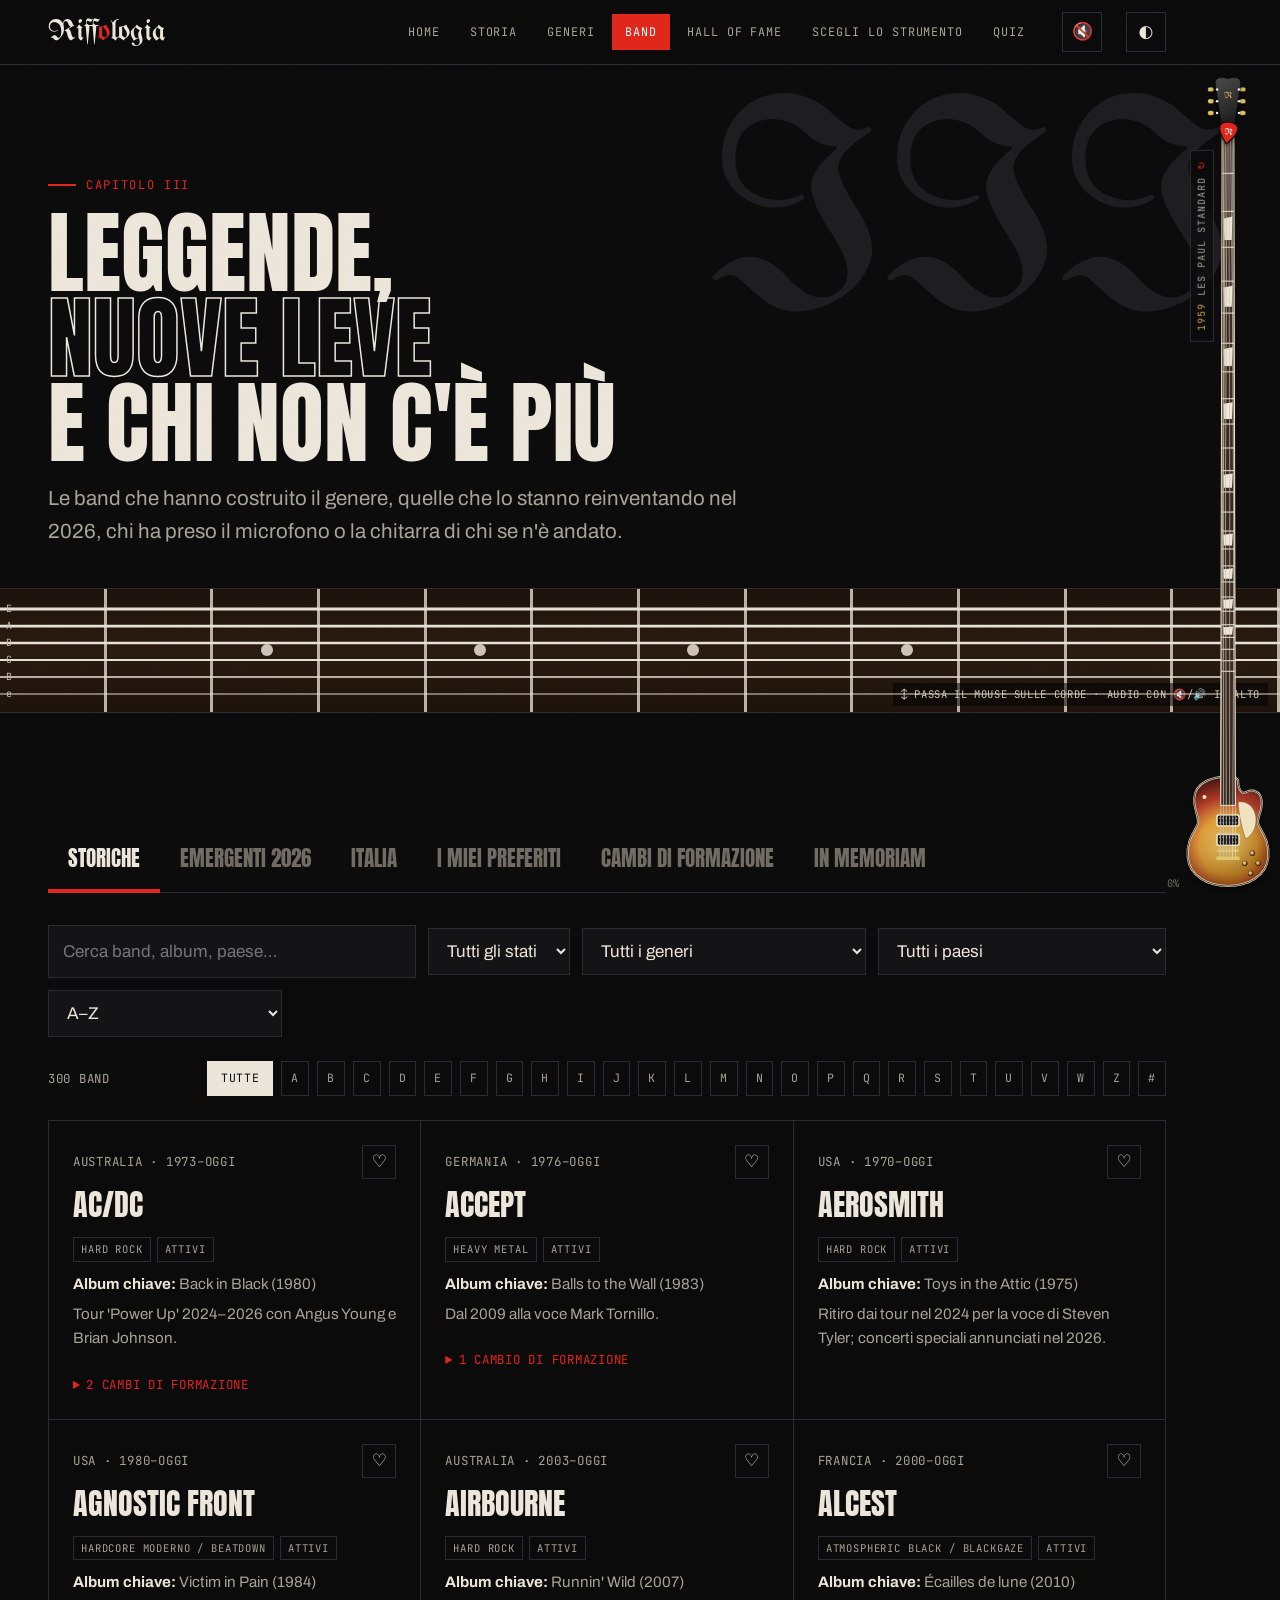
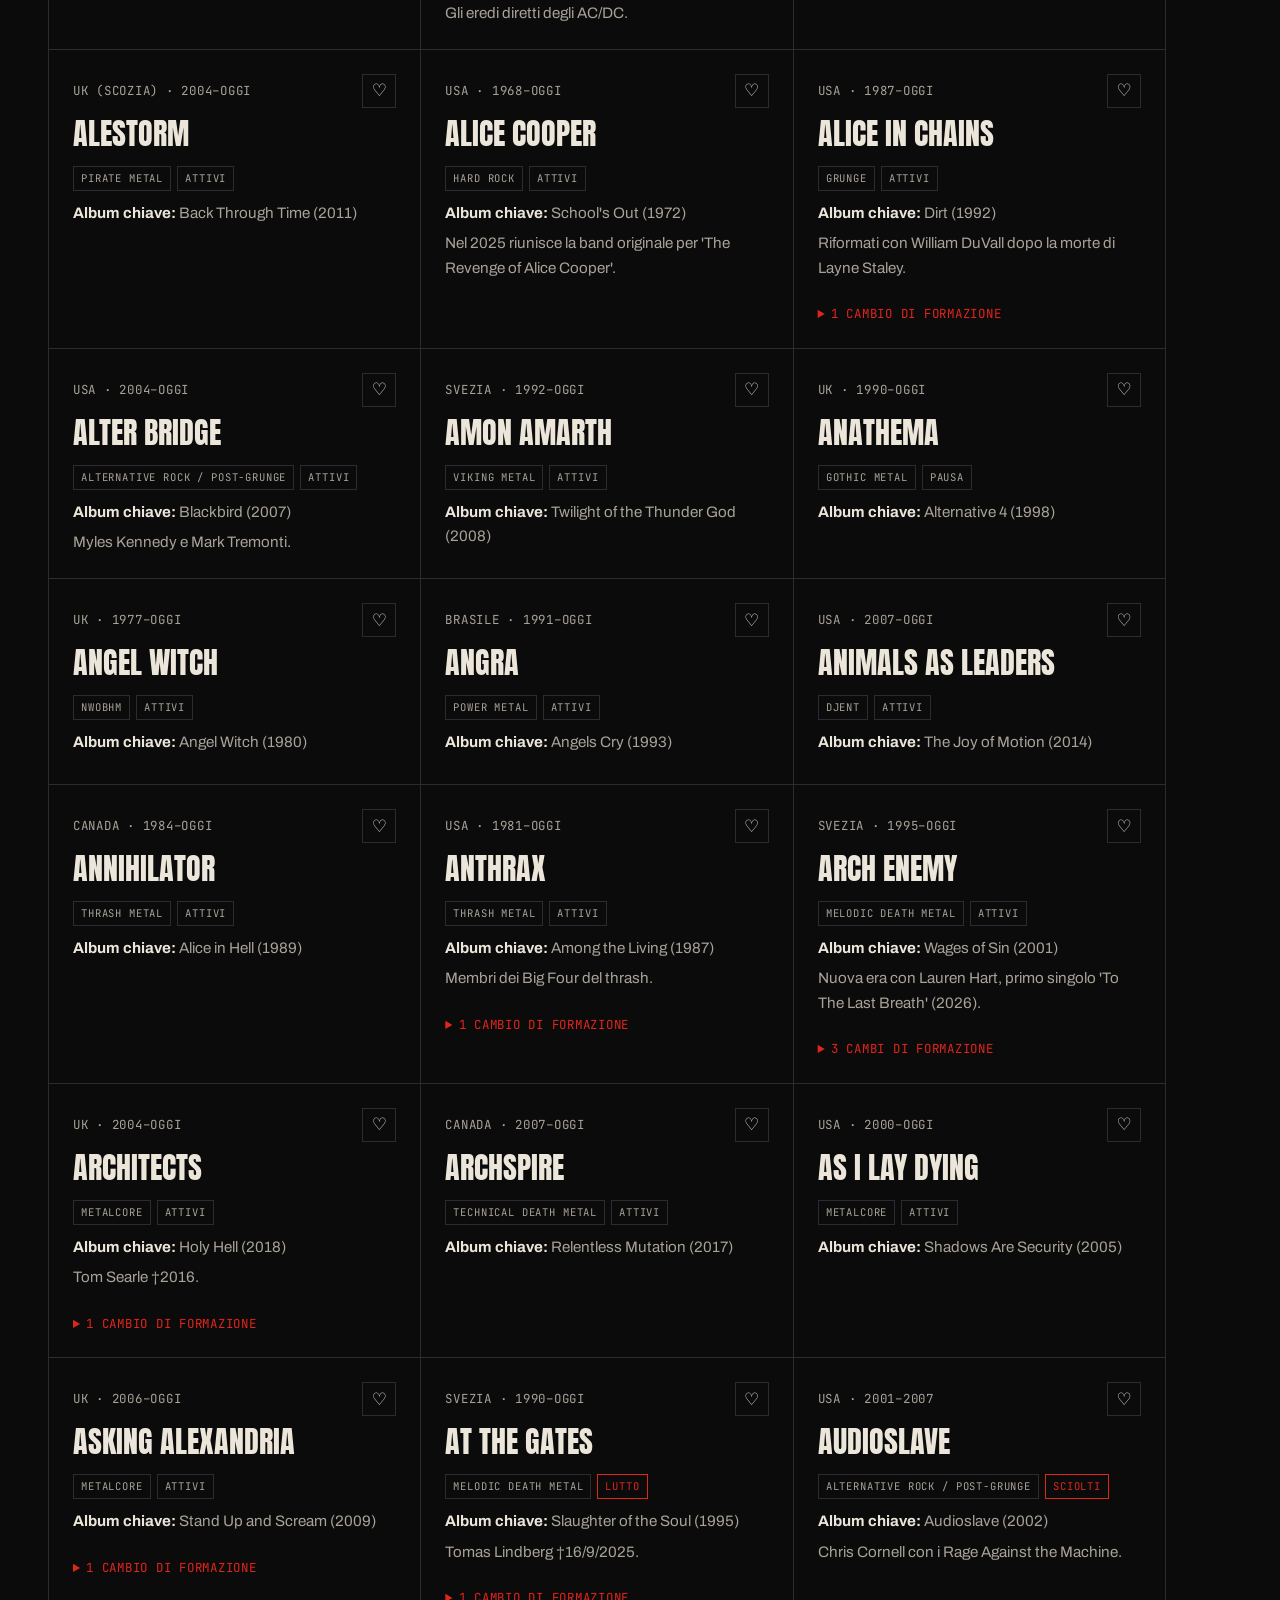
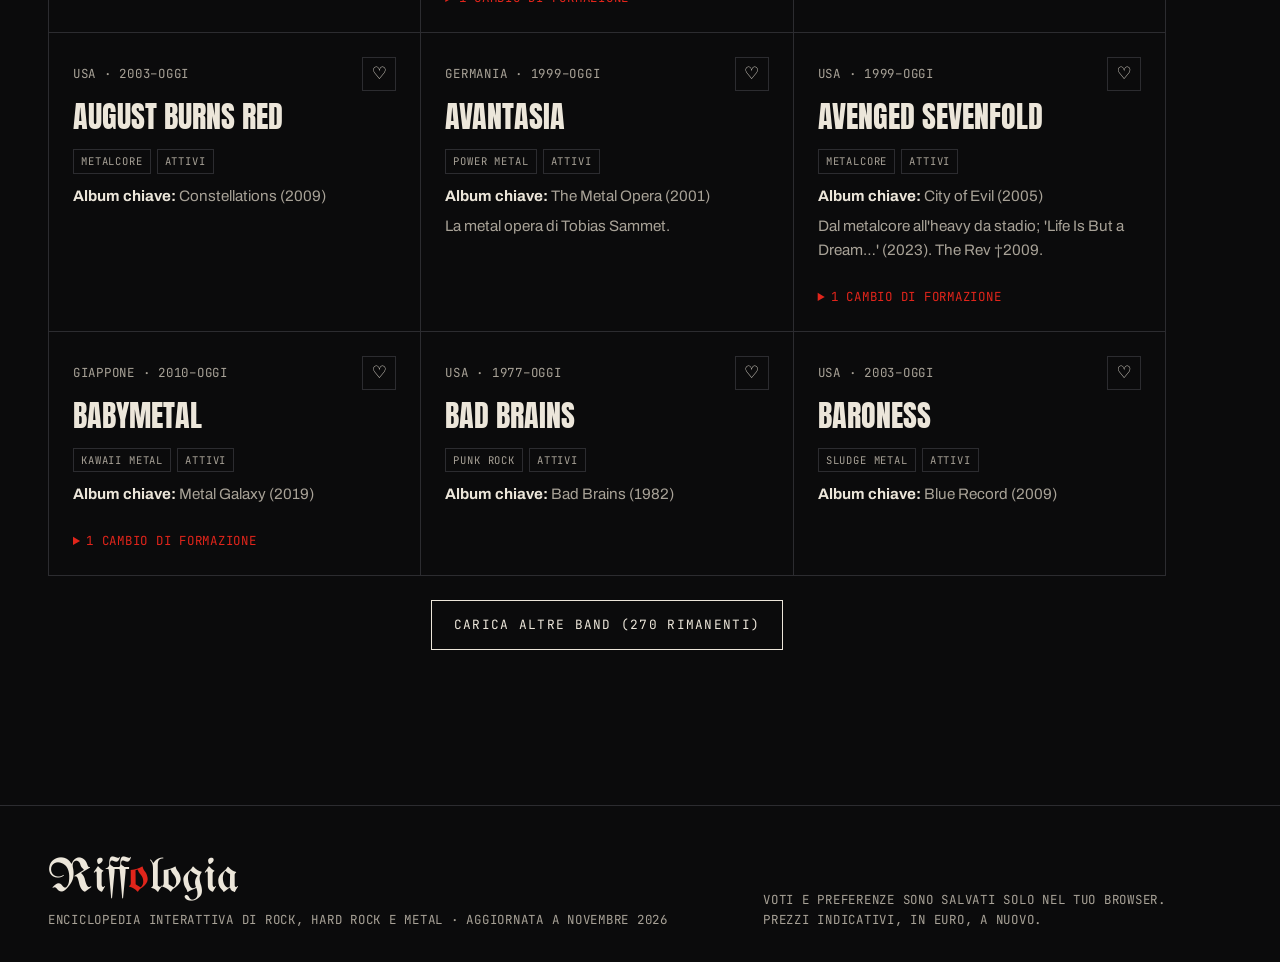
==== commit 5c6e7d77: "Chitarra laterale: 8 modelli storici su canvas e frantumazione a impatto - modelli: Stratocaster '54" ====
--- a/band.html
+++ b/band.html
@@ -59,7 +59,9 @@
 <script src="js/data.js"></script>
 <script src="js/bands-extra.js"></script>
 <script src="js/main.js"></script>
+<script src="js/audio.js"></script>
 <script src="js/effects.js"></script>
+<script src="js/guitar.js"></script>
 <script>
 let tab = "storica", why = null, memRole = null;
 let favs = store.get("favBands", []);
--- a/css/effects.css
+++ b/css/effects.css
@@ -25,36 +25,20 @@
 .rv.in{opacity:1;transform:none}
 .tile,.opt,.card.link,.hof-row{transition:transform .18s ease-out,background .2s,border-color .15s}
 
-/* ---------- chitarra laterale che si distrugge ---------- */
-.sg{position:fixed;right:10px;top:76px;bottom:14px;width:46px;z-index:40;pointer-events:none;display:flex;flex-direction:column;align-items:center;filter:drop-shadow(0 8px 12px rgba(0,0,0,.55))}
-.sg-part{transition:transform .3s cubic-bezier(.2,.9,.3,1.3);will-change:transform;position:relative}
-.sg-head{width:46px;height:70px;flex:none}
-.sg-head svg,.sg-body svg{display:block;width:100%;height:100%;overflow:visible}
-.sg-neck{width:14px;flex:1;background:#2b1b10 repeating-linear-gradient(to bottom,transparent 0 34px,#c9c0b0 34px 36px);border-left:1px solid #000;border-right:1px solid #000}
-.sg-neck::after{content:"";position:absolute;left:50%;top:50%;width:5px;height:5px;margin:-2.5px;border-radius:50%;background:#e8e2d6}
-.str{position:absolute;top:0;bottom:0;width:1px;background:linear-gradient(#eee,#9a9a9a);transition:transform .4s cubic-bezier(.2,1.6,.4,1)}
-.str:nth-child(1){left:1.5px;width:1.6px}.str:nth-child(2){left:3.6px;width:1.4px}.str:nth-child(3){left:5.6px;width:1.2px}
-.str:nth-child(4){left:7.6px}.str:nth-child(5){left:9.6px}.str:nth-child(6){left:11.4px;width:.8px}
-.sg-body{width:46px;height:110px;flex:none;margin-top:-1px}
-.sg-body .crack{stroke-dasharray:1;stroke-dashoffset:1}
-.sg-pick{position:absolute;left:50%;width:20px;height:22px;margin:-11px 0 0 -10px;z-index:2;transition:top .12s linear}
-.sg-pick svg{width:100%;height:100%;display:block}
-.sg-pct{position:absolute;right:52px;bottom:4px;font-family:var(--f-mono);font-size:.65rem;color:var(--ink3);letter-spacing:.06em}
-.sg.vibe .str{animation:vib .07s linear infinite}
-@keyframes vib{50%{transform:translateX(.8px)}}
-.sg-shards{position:absolute;left:0;right:0;bottom:70px;height:0}
-.sg-shards i{position:absolute;left:18px;top:0;width:11px;height:11px;background:var(--red);clip-path:polygon(50% 0,100% 100%,0 75%);opacity:0;transition:transform .8s cubic-bezier(.1,.9,.2,1),opacity .5s}
-.sg-shards i:nth-child(odd){background:#3a2414}
-.sg-shards i:nth-child(3n){background:var(--gold);width:7px;height:7px}
-.sg.boom .sg-shards i{opacity:1;transform:translate(var(--dx),var(--dy)) rotate(var(--r))}
-.sg.boom .str{transform:scaleY(.35) rotate(28deg);transform-origin:top}
-.sg.boom .str:nth-child(even){transform:scaleY(.5) rotate(-35deg);transform-origin:bottom}
+/* ---------- chitarra laterale (canvas, js/guitar.js) ---------- */
+.gtr-canvas{position:fixed;left:0;top:0;z-index:40;pointer-events:none}
+.gtr-label{position:fixed;top:150px;margin-right:var(--sbw,0px);z-index:41;writing-mode:vertical-rl;transform:rotate(180deg);background:rgba(11,11,12,.75);border:1px solid var(--line);color:var(--ink2);font-family:var(--f-mono);font-size:.62rem;letter-spacing:.1em;text-transform:uppercase;padding:10px 3px;white-space:nowrap;max-height:calc(100vh - 360px);overflow:hidden;text-overflow:ellipsis}
+.gtr-label span{color:var(--gold)} .gtr-label b{color:var(--red);font-weight:400}
+.gtr-label:hover{color:var(--ink);border-color:var(--red)}
+.gtr-pct{position:fixed;right:calc(100px + var(--sbw,0px));bottom:8px;z-index:41;font-family:var(--f-mono);font-size:.65rem;color:var(--ink3);letter-spacing:.06em;pointer-events:none}
+.spark.dust{width:4px;height:4px;border-radius:1px;background:#8a5a2b;box-shadow:none}
+@media (max-width:999px){.gtr-canvas,.gtr-label,.gtr-pct{display:none}}
 
 /* barra mobile */
 .sg-mini{position:fixed;left:0;top:64px;height:3px;width:calc(var(--p,0) * 100%);background:var(--red);box-shadow:0 0 8px var(--red);z-index:49;pointer-events:none;display:none}
 .sg-mini i{position:absolute;right:-13px;top:-10px;width:24px;height:24px;transform:rotate(calc(var(--p,0) * 720deg));background:url("data:image/svg+xml,%3Csvg xmlns='http://www.w3.org/2000/svg' viewBox='0 0 36 36'%3E%3Cpath d='M5 5 L20 20' stroke='%23000' stroke-width='4'/%3E%3Cpath d='M5 5 L20 20' stroke='%23d4a24c' stroke-width='2'/%3E%3Cg transform='rotate(-45 24 24)'%3E%3Cpath d='M21 14 C19 13 17 15 18 18 C15 19 14 23 16 26 C17 30 21 32 24 32 C27 32 31 30 32 26 C34 23 33 19 30 18 C31 15 29 13 27 14 Z' fill='%23e1251b' stroke='%23000'/%3E%3C/g%3E%3C/svg%3E") center/contain no-repeat}
-@media (max-width:999px){.sg{display:none}.sg-mini{display:block}}
-@media (min-width:1000px) and (max-width:1440px){.wrap{padding-right:calc(var(--pad) + 52px)}}
+@media (max-width:999px){.sg-mini{display:block}}
+@media (min-width:1000px) and (max-width:1500px){.wrap{padding-right:calc(var(--pad) + 66px)}}
 
 /* ---------- tastiera con corde suonabili ---------- */
 .strings{position:relative;height:124px;overflow:hidden;border-bottom:1px solid var(--line);touch-action:pan-y;user-select:none;
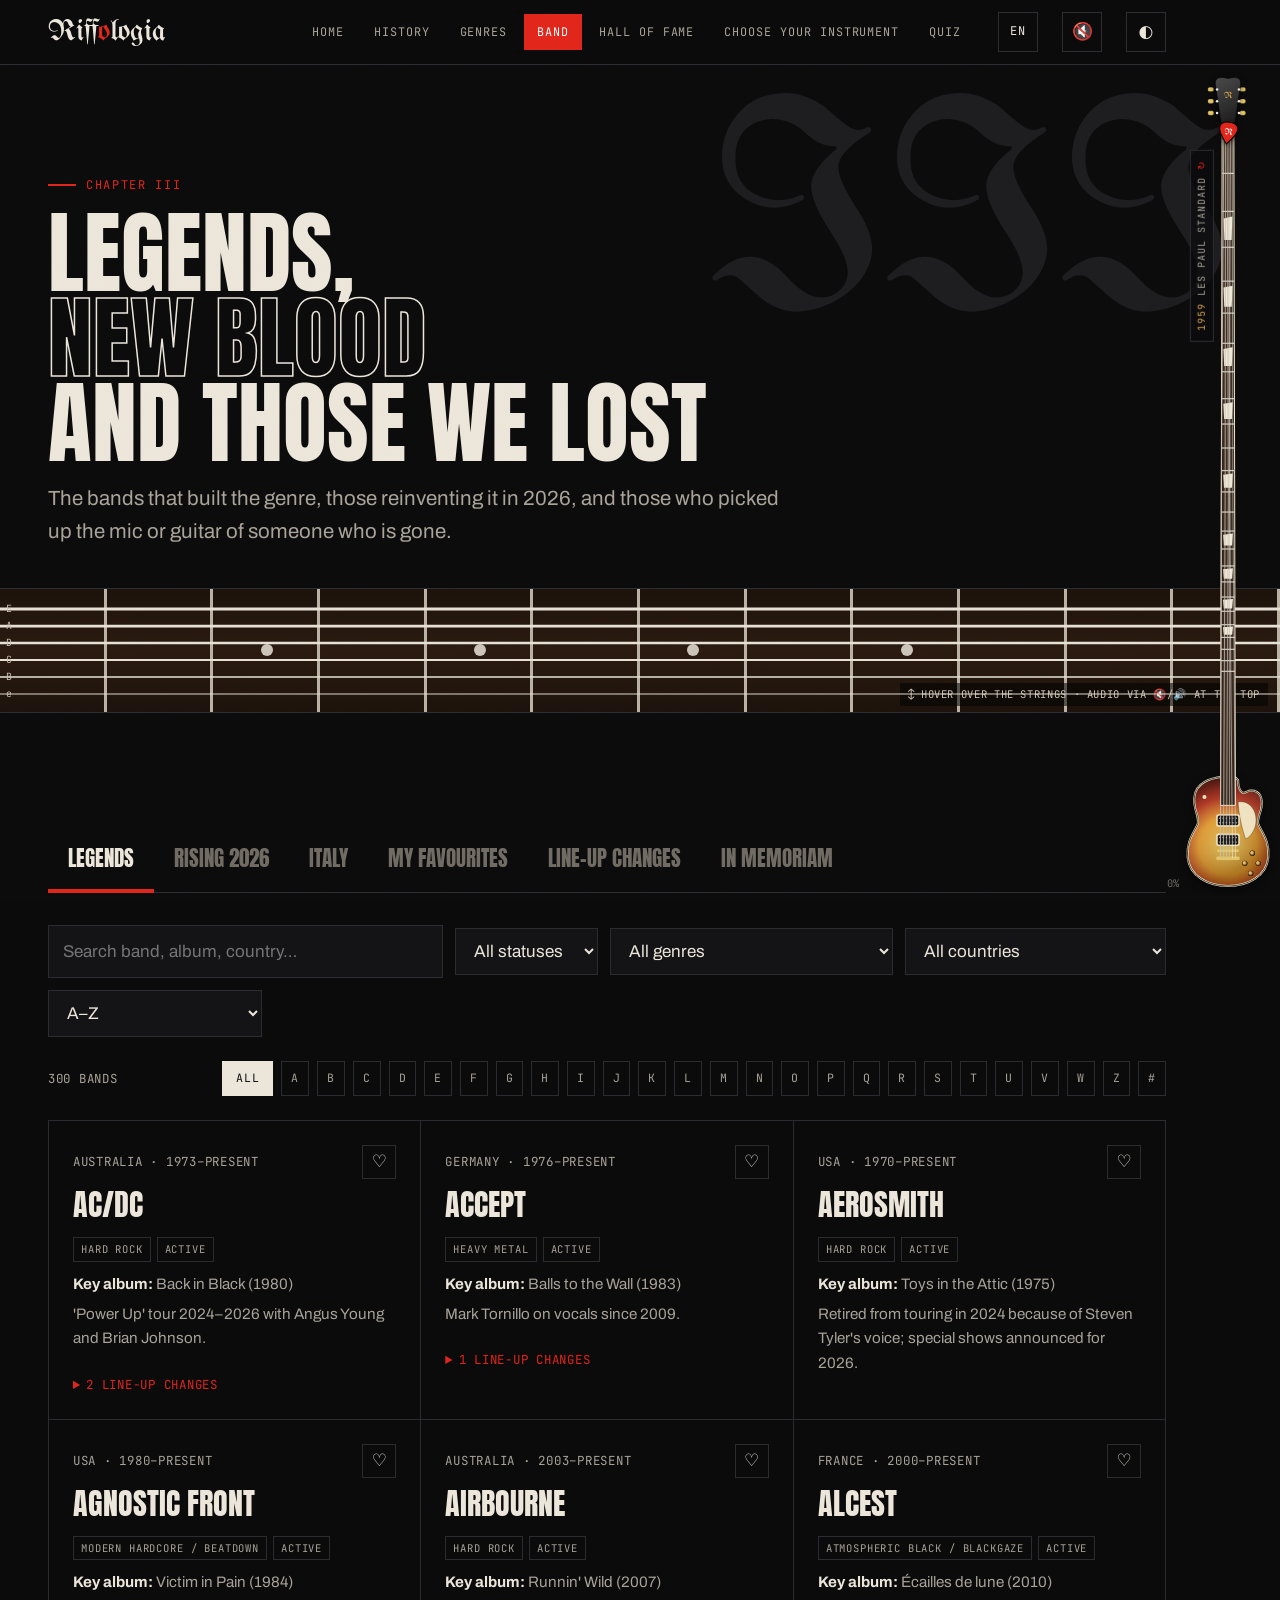
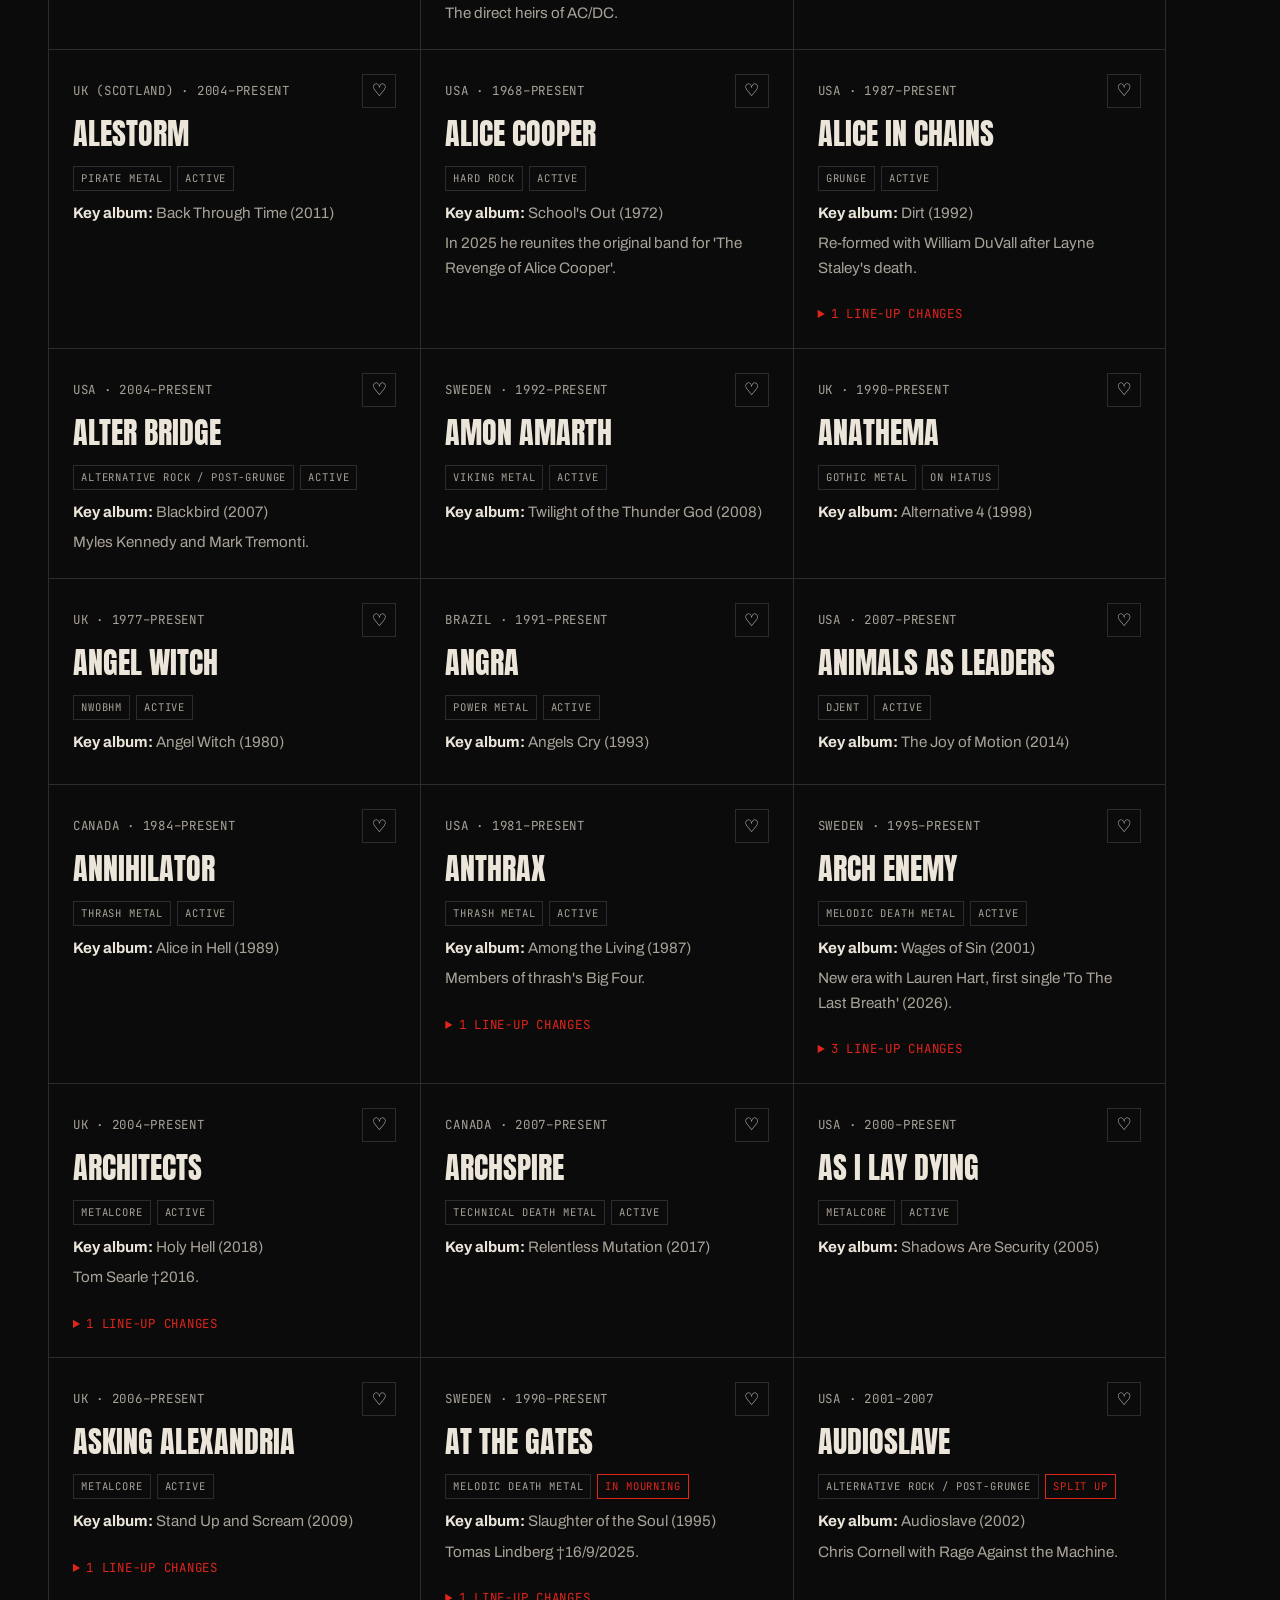
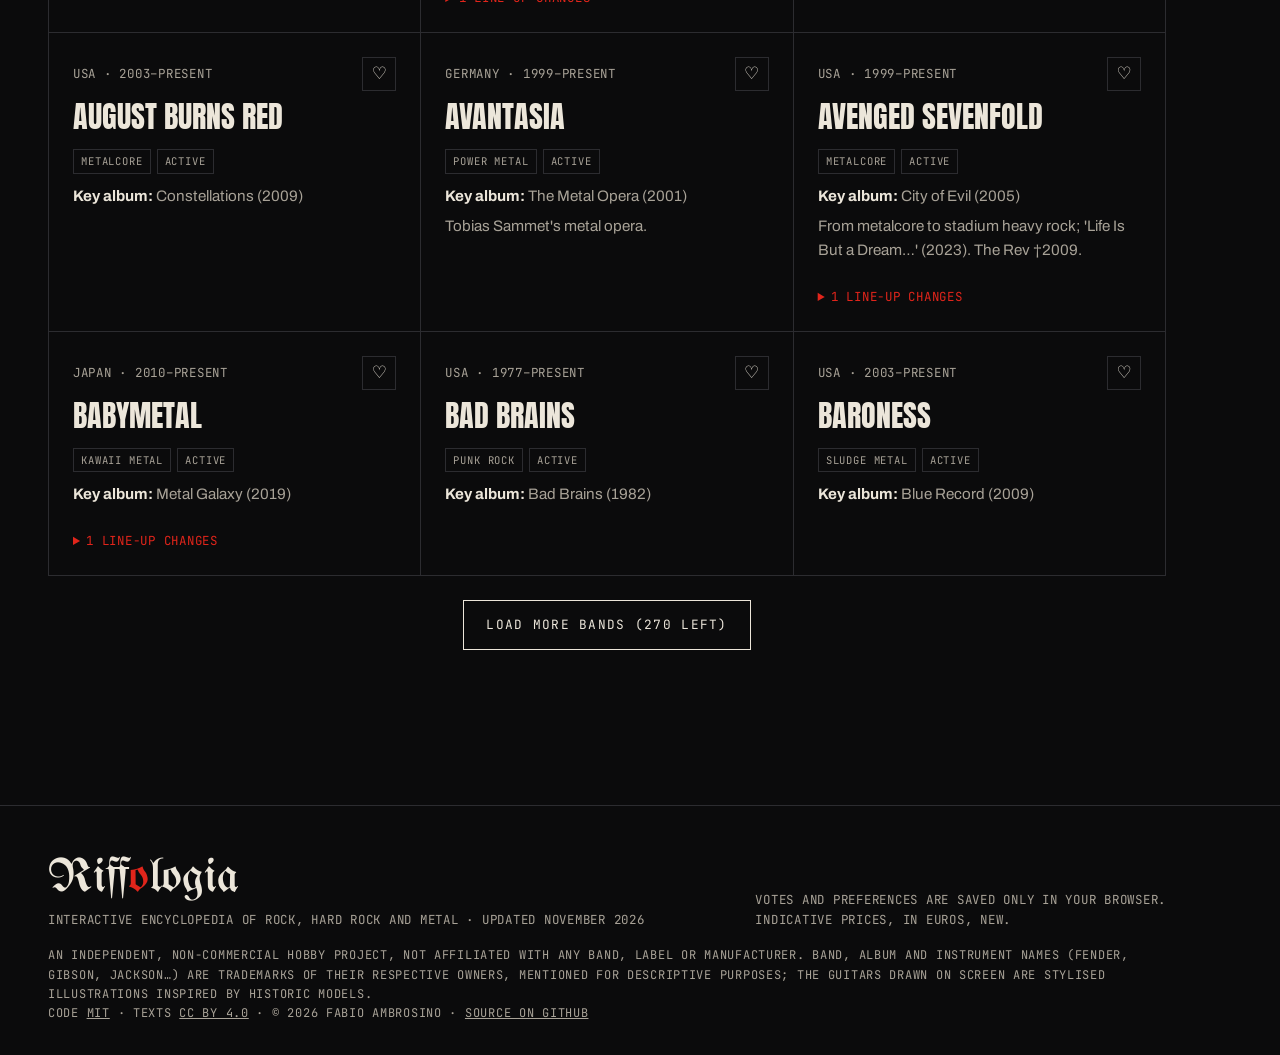
==== commit 96e63cad: "Multilingual site (IT/EN/DE/FR/ES) and English README - js/i18n.js: translates the rendered page fro" ====
--- a/band.html
+++ b/band.html
@@ -56,6 +56,7 @@
     </div>
   </div></section>
 </main>
+<script src="js/i18n.js"></script>
 <script src="js/data.js"></script>
 <script src="js/bands-extra.js"></script>
 <script src="js/main.js"></script>
--- a/css/style.css
+++ b/css/style.css
@@ -43,6 +43,15 @@
 .nav a.active{color:var(--ink);background:var(--red);color:#fff}
 .icon-btn{background:none;border:1px solid var(--line);width:40px;height:40px;display:grid;place-items:center;cursor:pointer;color:var(--ink)}
 .icon-btn:hover{border-color:var(--ink)}
+.lang{position:relative}
+.lang-btn{width:auto;min-width:40px;padding:0 8px;font-family:var(--f-mono);font-size:.75rem;letter-spacing:.06em}
+.lang-menu{display:none;position:absolute;right:0;top:calc(100% + 8px);min-width:170px;background:var(--bg2);border:1px solid var(--line);box-shadow:6px 6px 0 var(--red);z-index:70}
+.lang.open .lang-menu{display:block}
+.lang-menu button{display:flex;align-items:center;gap:10px;width:100%;padding:10px 14px;background:none;border:0;border-bottom:1px solid var(--line);text-align:left;cursor:pointer;color:var(--ink)}
+.lang-menu button:last-child{border-bottom:0}
+.lang-menu button:hover,.lang-menu button:focus-visible{background:var(--bg3);outline:none}
+.lang-menu button[aria-checked="true"]{color:var(--red2)}
+.lang-menu .mono{width:22px;color:var(--ink3)}
 .burger{display:none}
 @media (max-width:980px){
   .burger{display:grid;margin-left:8px}
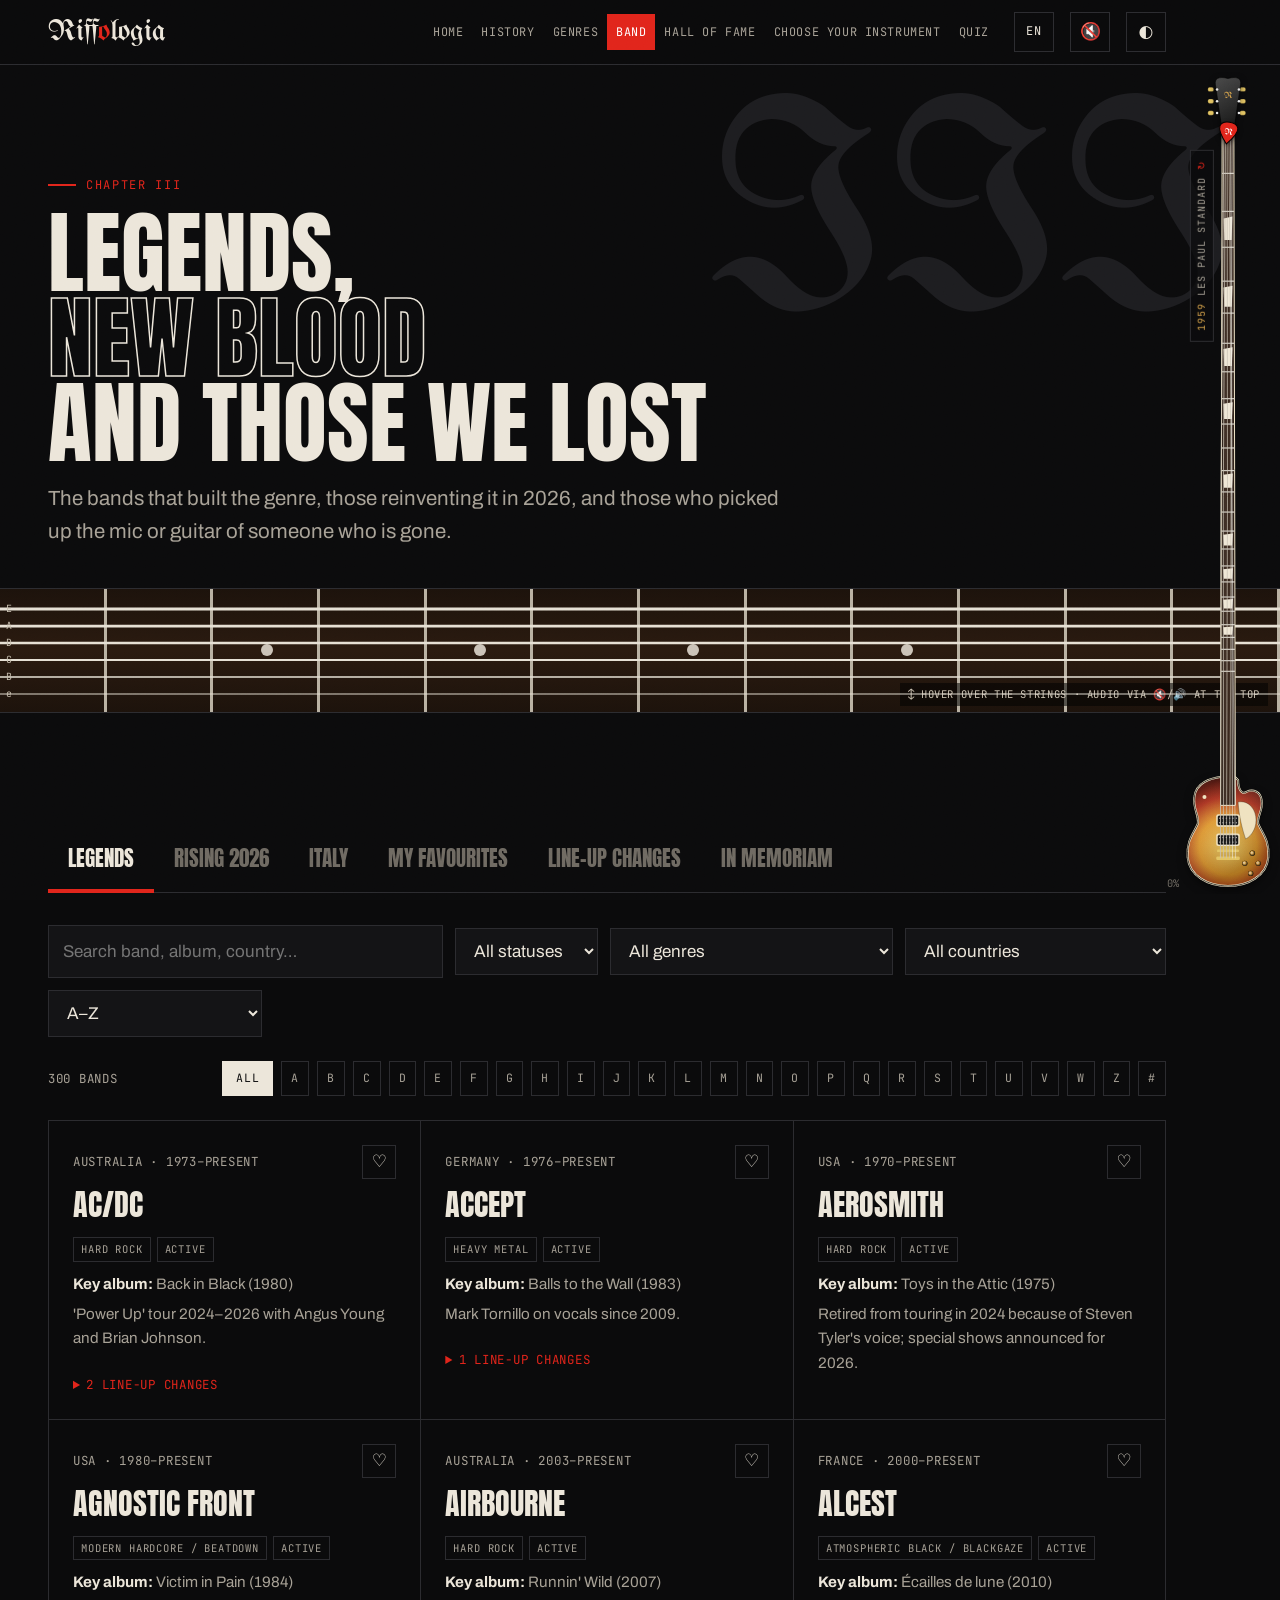
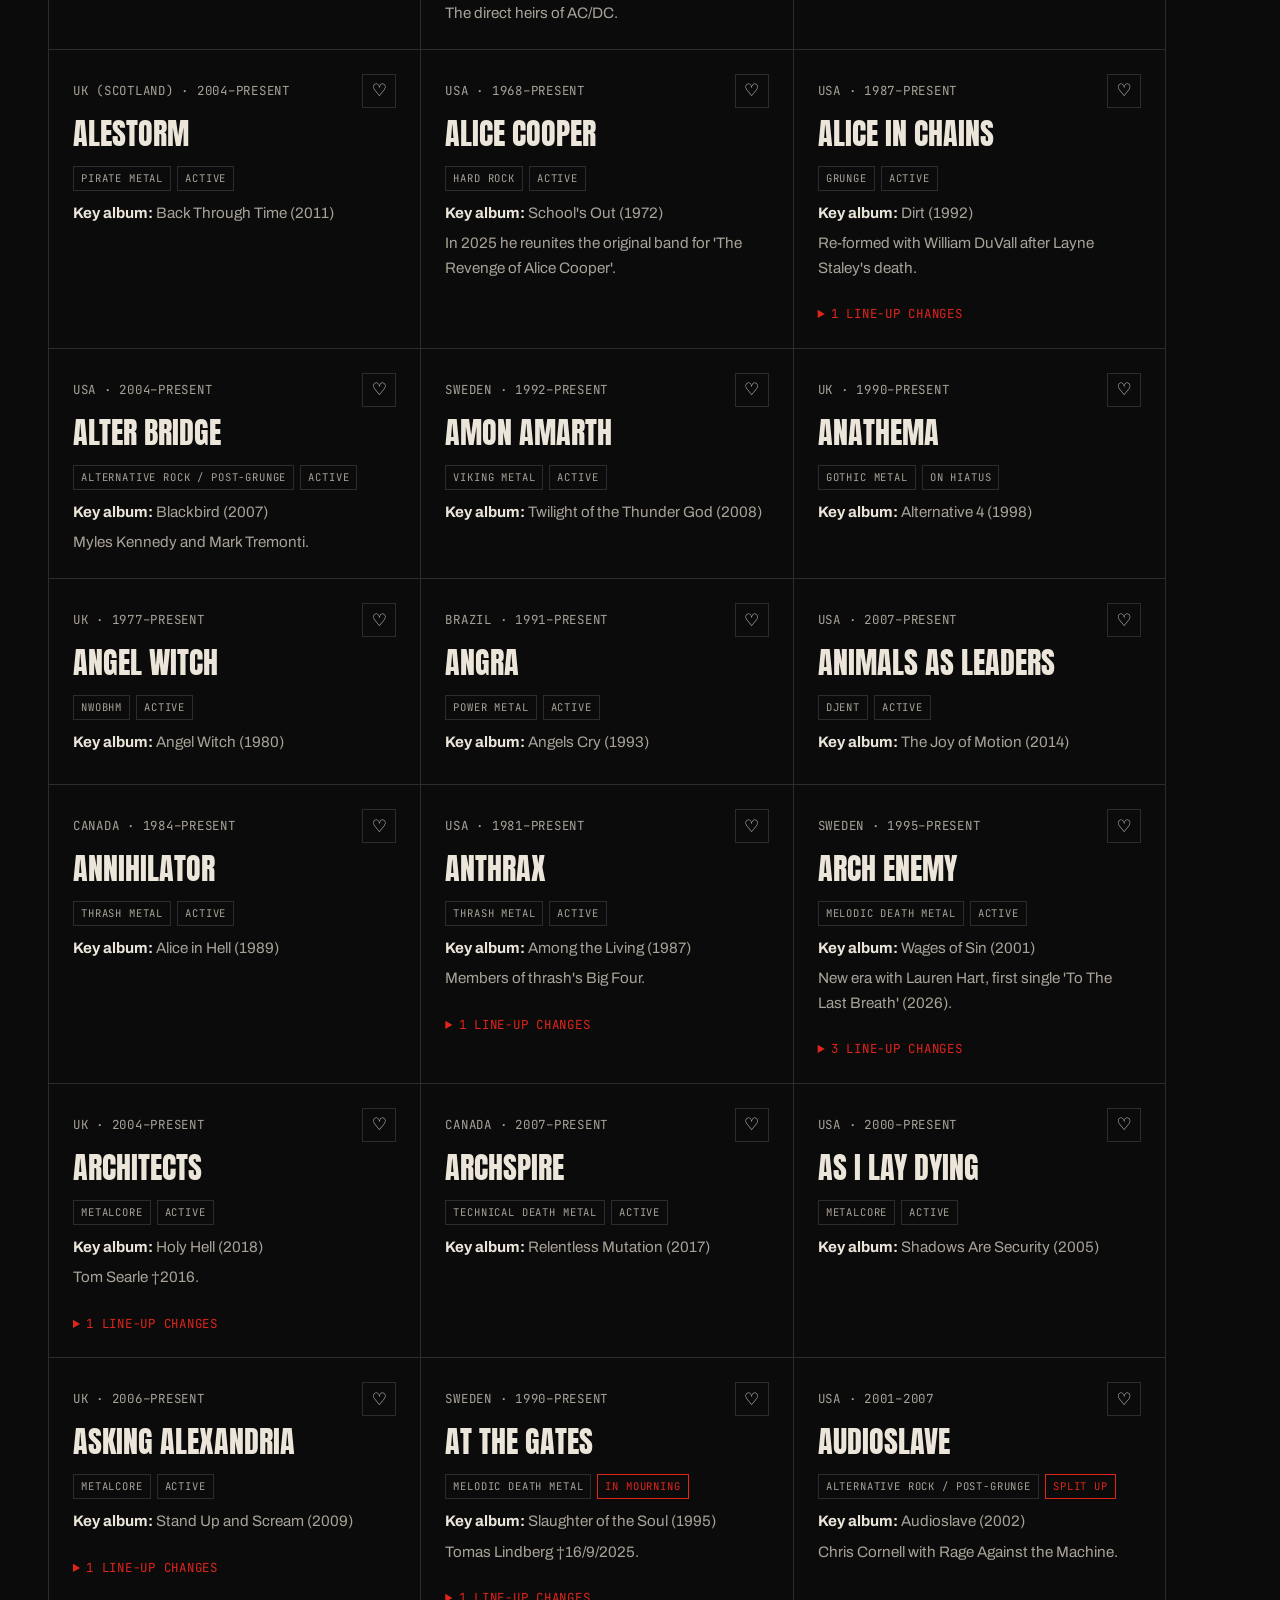
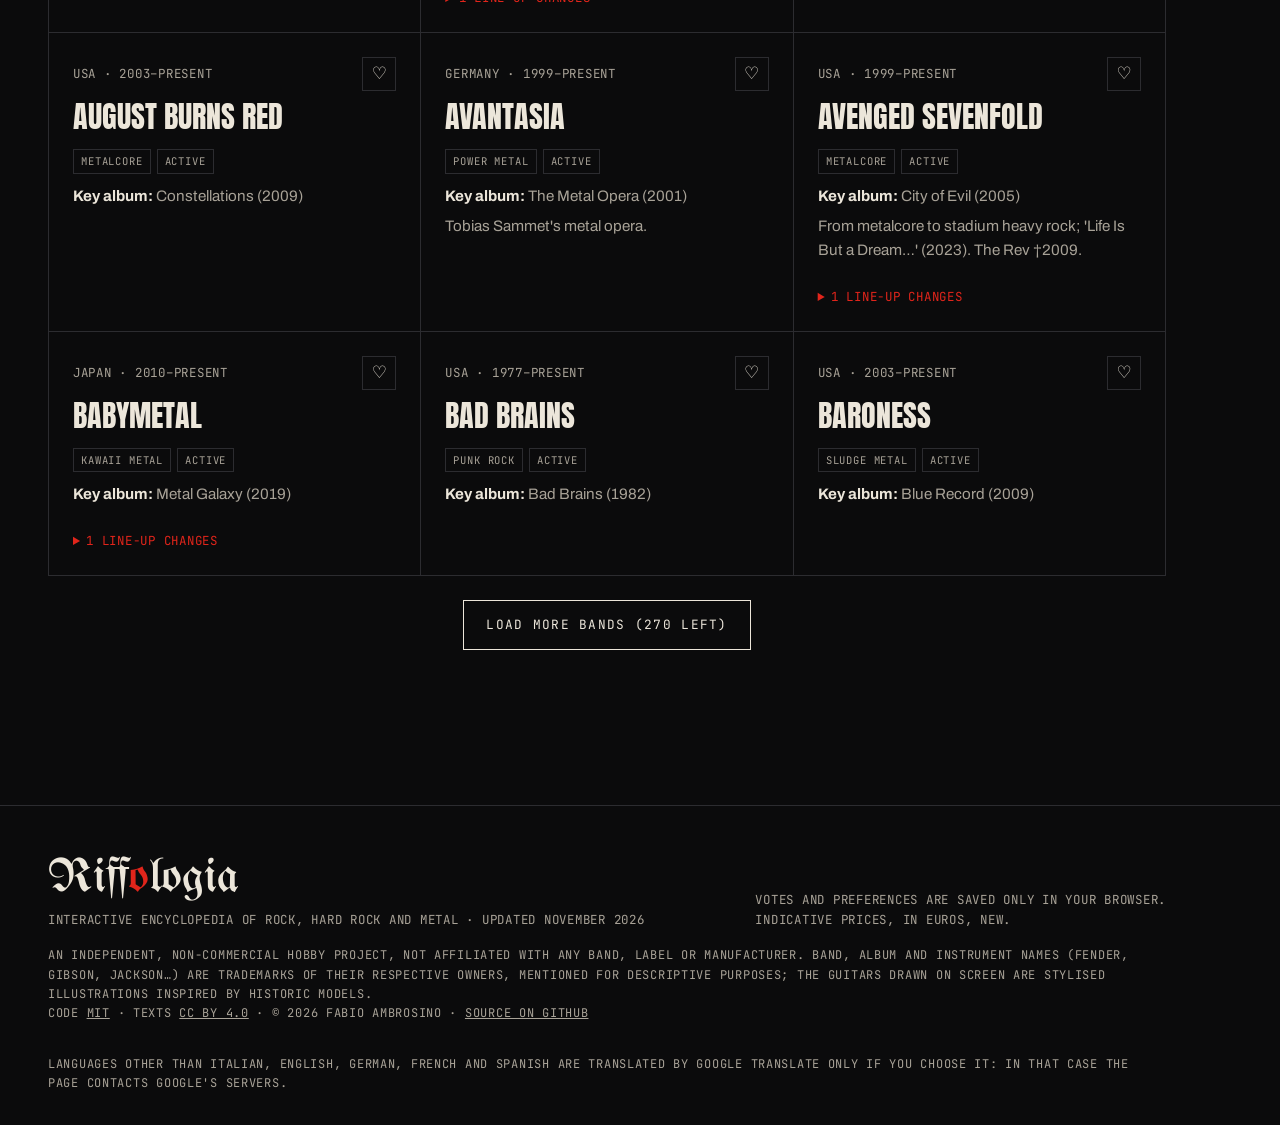
==== commit 44434acb: "Language follows links, English by default, Google Translate for other languages - Language choice: " ====
--- a/band.html
+++ b/band.html
@@ -110,12 +110,12 @@
     return `<article class="card rv" id="${encodeURIComponent(b.n)}">
       <div class="flex" style="justify-content:space-between"><span class="mono muted">${esc(b.c)} · ${esc(b.y)}</span>
       <button class="icon-btn" data-fav="${esc(b.n)}" aria-pressed="${fav}" title="Aggiungi ai preferiti" style="width:34px;height:34px;${fav?"color:var(--red);border-color:var(--red)":""}">${fav?"♥":"♡"}</button></div>
-      <h3 class="h3 glitch" style="margin:10px 0 6px;font-size:1.9rem">${esc(b.n)}</h3>
+      <h3 class="h3 glitch" translate="no" style="margin:10px 0 6px;font-size:1.9rem">${esc(b.n)}</h3>
       <div class="meta"><span class="tag ${b.type==="emergente"?"gold":""}">${esc(genreName(b.g))}</span><span class="tag ${b.st==="lutto"||b.st==="sciolti"?"red":""}">${esc(b.st)}</span></div>
-      <p><b style="color:var(--ink)">Album chiave:</b> ${esc(b.alb)}</p>
+      <p><b style="color:var(--ink)">Album chiave:</b> <span translate="no">${esc(b.alb)}</span></p>
       <p style="margin-top:6px">${esc(b.note)}</p>
       ${ch.length ? `<details class="mt"><summary class="mono" style="cursor:pointer;color:var(--red)">${ch.length} ${ch.length===1?"cambio":"cambi"} di formazione</summary>
-        <ul style="list-style:none;margin-top:10px">${ch.map(l => `<li style="padding:6px 0;border-top:1px solid var(--line);font-size:.9rem"><span class="mono muted">${l.y} · ${esc(l.r)}</span><br>${esc(l.out)} <span class="red">→</span> ${esc(l.inn)}</li>`).join("")}</ul></details>` : ""}
+        <ul style="list-style:none;margin-top:10px">${ch.map(l => `<li style="padding:6px 0;border-top:1px solid var(--line);font-size:.9rem"><span class="mono muted">${l.y} · ${esc(l.r)}</span><br><span translate="no">${esc(l.out)}</span> <span class="red">→</span> <span translate="no">${esc(l.inn)}</span></li>`).join("")}</ul></details>` : ""}
     </article>`;
   }).join("") : `<p class="empty">${tab==="fav" ? "Nessun preferito: tocca ♡ su una band per aggiungerla." : "Nessuna band trovata."}</p>`;
   reveal($("#bands"));
@@ -123,13 +123,13 @@
 function renderLineup(){
   const q = $("#lq").value.trim().toLowerCase();
   const list = LINEUP.filter(l => (!why || l.why === why) && (!q || [l.b,l.out,l.inn,l.r].join(" ").toLowerCase().includes(q))).sort((a,b) => b.y - a.y);
-  $("#lt").innerHTML = list.map(l => `<tr><td class="mono">${l.y}</td><td><b>${esc(l.b)}</b></td><td>${esc(l.r)}</td>
-    <td style="${l.why==="decesso"?"color:var(--red)":""}">${esc(l.out)}${l.why==="decesso"?" †":""}</td><td class="arrow">→</td><td>${esc(l.inn)}</td>
+  $("#lt").innerHTML = list.map(l => `<tr><td class="mono">${l.y}</td><td translate="no"><b>${esc(l.b)}</b></td><td>${esc(l.r)}</td>
+    <td translate="no" style="${l.why==="decesso"?"color:var(--red)":""}">${esc(l.out)}${l.why==="decesso"?" †":""}</td><td class="arrow">→</td><td translate="no">${esc(l.inn)}</td>
     <td class="muted"><span class="tag ${l.why==="decesso"?"red":""}">${WHY[l.why]}</span> ${esc(l.note)}</td></tr>`).join("") || `<tr><td colspan="7" class="empty">Nessun risultato.</td></tr>`;
 }
 function renderMem(){
   const list = MEMORIAM.filter(m => !memRole || m[2].includes(memRole)).sort((a,b) => b[1]-a[1]);
-  $("#mem").innerHTML = list.map(([n,y,r]) => `<div class="${y>=2025?"recent":""}"><span class="cross">† ${y}</span><b>${esc(n)}</b><span class="mono muted">${esc(r)}</span></div>`).join("");
+  $("#mem").innerHTML = list.map(([n,y,r]) => `<div class="${y>=2025?"recent":""}"><span class="cross">† ${y}</span><b translate="no">${esc(n)}</b><span class="mono muted">${esc(r)}</span></div>`).join("");
 }
 function resetPage(){ shown = PAGE; renderBands(); }
 function show(t){
--- a/css/style.css
+++ b/css/style.css
@@ -38,22 +38,27 @@
 .logo{font-family:var(--f-black);font-size:1.9rem;text-decoration:none;line-height:1;color:var(--ink)}
 .logo span{color:var(--red)}
 .nav{display:flex;gap:4px;margin-left:auto}
-.nav a{font-family:var(--f-mono);font-size:.74rem;letter-spacing:.08em;text-transform:uppercase;text-decoration:none;padding:8px 12px;color:var(--ink2);border:1px solid transparent}
+.nav a{white-space:nowrap;font-family:var(--f-mono);font-size:.74rem;letter-spacing:.08em;text-transform:uppercase;text-decoration:none;padding:8px 12px;color:var(--ink2);border:1px solid transparent}
 .nav a:hover{color:var(--ink);border-color:var(--line)}
 .nav a.active{color:var(--ink);background:var(--red);color:#fff}
 .icon-btn{background:none;border:1px solid var(--line);width:40px;height:40px;display:grid;place-items:center;cursor:pointer;color:var(--ink)}
 .icon-btn:hover{border-color:var(--ink)}
 .lang{position:relative}
 .lang-btn{width:auto;min-width:40px;padding:0 8px;font-family:var(--f-mono);font-size:.75rem;letter-spacing:.06em}
-.lang-menu{display:none;position:absolute;right:0;top:calc(100% + 8px);min-width:170px;background:var(--bg2);border:1px solid var(--line);box-shadow:6px 6px 0 var(--red);z-index:70}
+.lang-menu{display:none;position:absolute;right:0;top:calc(100% + 8px);min-width:210px;background:var(--bg2);border:1px solid var(--line);box-shadow:6px 6px 0 var(--red);z-index:70}
 .lang.open .lang-menu{display:block}
 .lang-menu button{display:flex;align-items:center;gap:10px;width:100%;padding:10px 14px;background:none;border:0;border-bottom:1px solid var(--line);text-align:left;cursor:pointer;color:var(--ink)}
 .lang-menu button:last-child{border-bottom:0}
 .lang-menu button:hover,.lang-menu button:focus-visible{background:var(--bg3);outline:none}
 .lang-menu button[aria-checked="true"]{color:var(--red2)}
 .lang-menu .mono{width:22px;color:var(--ink3)}
+.lang-more{display:block;padding:10px 14px;border-top:1px solid var(--line)}
+.lang-more .mono{display:block;width:auto;font-size:.65rem;letter-spacing:.04em;margin-bottom:6px}
+.lang-more select{width:100%;padding:6px 8px;background:var(--bg3);color:var(--ink);border:1px solid var(--line);font:inherit;font-size:.85rem}
 .burger{display:none}
-@media (max-width:980px){
+/* le voci del menu non vanno a capo: sotto i 1400px si stringono, sotto i 1200px passano nel menu a tendina */
+@media (max-width:1400px){.site-head .wrap{gap:16px}.nav{gap:0}.nav a{padding:8px 8px;letter-spacing:.05em}}
+@media (max-width:1200px){
   .burger{display:grid;margin-left:8px}
   #themeBtn{margin-left:auto}
   .nav{position:fixed;inset:64px 0 auto 0;flex-direction:column;background:var(--bg);border-bottom:1px solid var(--line);padding:12px var(--pad) 20px;display:none}
@@ -269,3 +274,9 @@
 .empty{padding:40px;text-align:center;color:var(--ink3);background:var(--bg)}
 .flex{display:flex;flex-wrap:wrap;gap:12px;align-items:center}
 .mt{margin-top:24px} .mb{margin-bottom:24px}
+
+/* proposta di traduzione automatica (lingue senza dizionario) */
+.gt-offer{position:fixed;left:16px;right:16px;bottom:16px;z-index:90;max-width:560px;margin:0 auto;display:flex;flex-wrap:wrap;align-items:center;gap:10px 14px;padding:12px 14px;background:var(--bg2);border:1px solid var(--line);box-shadow:6px 6px 0 var(--red);color:var(--ink);font-size:.9rem}
+.gt-offer .muted{flex:1 1 200px}
+.gt-offer .btn{padding:8px 14px}
+.gt-offer .icon-btn{width:34px;height:34px}
--- a/css/effects.css
+++ b/css/effects.css
@@ -53,5 +53,5 @@
 .strings path.hit{stroke:var(--red2);filter:drop-shadow(0 0 4px var(--red))}
 .strings .lbl{position:absolute;left:6px;font-family:var(--f-mono);font-size:.62rem;color:#c9c0b0;transform:translateY(-50%)}
 .strings-hint{position:absolute;right:12px;bottom:6px;font-family:var(--f-mono);font-size:.66rem;letter-spacing:.06em;text-transform:uppercase;color:#c9c0b0;background:rgba(0,0,0,.55);padding:3px 8px}
-@media (max-width:980px){#soundBtn{margin-left:auto}#themeBtn{margin-left:0}}
+@media (max-width:1200px){.lang{margin-left:auto}#soundBtn,#themeBtn{margin-left:0}}
 #soundBtn.on{border-color:var(--red);color:var(--red)}
